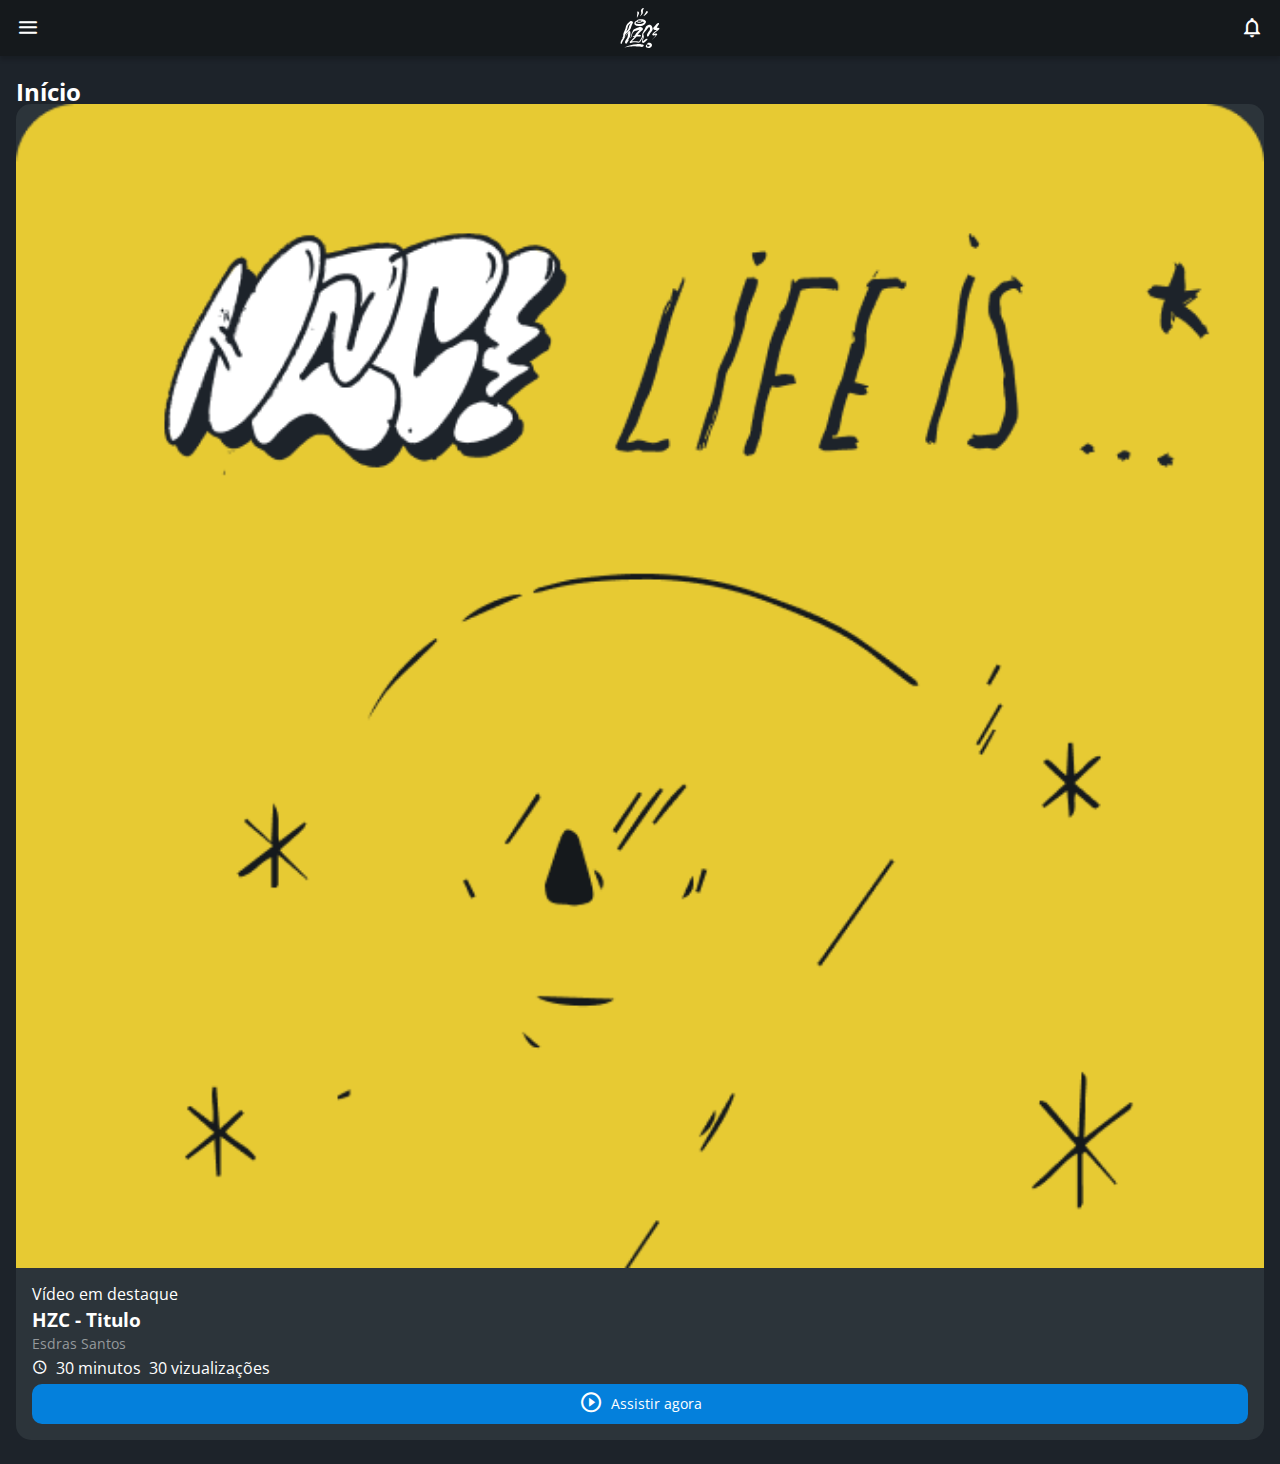
==== Flex e Grid/index.html @ 5ce0c4a5 "continuação" ====
<!DOCTYPE html>
<html lang="pt-br">
<head>
    <meta charset="UTF-8">
    <meta http-equiv="X-UA-Compatible" content="IE=edge">
    <meta name="viewport" content="width=device-width, initial-scale=1.0">
    <title>HZC | Home</title>
    <link rel="preconnect" href="https://fonts.googleapis.com">
    <link rel="preconnect" href="https://fonts.gstatic.com" crossorigin>
    <link rel="stylesheet" href="https://fonts.googleapis.com/css2?family=Open+Sans:wght@400;600;700&display=swap">
    <link rel="stylesheet" href="assets/css/reset.css">
    <link rel="stylesheet" href="assets/css/styles.css">
</head>
<body>
    <header class="cabecalho">
        <button class="cabecalho__menu" aria-label="Menu"><i></i></button>
        <img src="assets/img/logo.svg" alt="Logotipo da HZC" class="cabecalho__logo">
        <button class="cabecalho__notificacao" aria-label="Notificação"><i></i></button>
    </header>
    <nav class="menu-lateral">
        <img src="assets/img/logo.svg" alt="Logotipo da HZC" class="menu-lateral__logo">
        <a href="#" class="menu-lateral__link menu-lateral__link--inicio menu-lateral__link--ativo">Início</a>
        <a href="#" class="menu-lateral__link menu-lateral__link--videos">Vídeos</a>
        <a href="#" class="menu-lateral__link menu-lateral__link--picos">Picos</a>
        <a href="#" class="menu-lateral__link menu-lateral__link--integrantes">Integrantes</a>
        <a href="#" class="menu-lateral__link menu-lateral__link--camisas">Camisas</a>
        <a href="#" class="menu-lateral__link menu-lateral__link--pinturas">Pinturas</a>
    </nav>
    <main class="principal">
        <h2 class="titulo-pagina">Início</h2>
        <article class="cartao">
            <img src="assets/img/banner-mobile_1.png" alt="">
            <div class="cartao__conteudo">
                <p class="cartao__destaque">Vídeo em destaque</p>
                <h3 class="cartao__titulo">HZC - Titulo</h3>
                <p class="cartao__perfil">Esdras Santos</p>
                <p class="cartao__info cartao__info--tempo">30 minutos</p>
                <p class="cartao__info cartao__info--vizualizacoes">30 vizualizações</p>
                <button class="cartao__botao cartao__botao--play cartao__botao--destaque">Assistir agora</button>
            </div>
        </article>
    </main>
    <script src="index.js"></script>
</body>
</html>
---- Flex e Grid/assets/css/styles.css ----
@font-face {
    font-family: 'icones';
    src: url(../font/icones.ttf);
}

body {
    background-color: #1D232A;
    font-family: 'Open Sans', 'icones', sans-serif;
    color: #FFFFFF;
}

.cabecalho {
    display: flex;
    justify-content: space-between;
    align-items: center;
    background-color: #15191C;
    padding: 8px 16px;
    box-shadow: 0px 4px 4px rgba(0, 0, 0, 0.16);
}

.cabecalho__menu i::before {
    content: "\e904";
    font-size: 24px;
}

.cabecalho__notificacao i::before {
    content: "\e906";
    font-size: 24px;
}

.cabecalho__logo {
    width: 40px;
}

.menu-lateral {
    display: flex;
    flex-direction: column;
    background-color: #15191C;
    width: 75vw;
    height: 100vh;

    position: absolute;
    left: -100vw;
    transition: .25s;
}

.menu-lateral--ativo {
    left: 0;
    transition: .25s;
}

.menu-lateral__logo {
    width: 118px;
    align-self: center;
    padding: 16px;
}

.menu-lateral__link {
    height: 64px;
    color: #95999C;
    padding-left: 64px;
    display: flex;
    align-items: center;
}

.menu-lateral__link--ativo {
    color: #FFFFFF;
    padding-left: 56px;
    border-left: 8px solid #FFFFFF;
}

.menu-lateral__link::before {
    content: "\e900";
    width: 24px;
    height: 24px;
    font-size: 24px;
    position: absolute;
    left: 24px;
}

.menu-lateral__link--inicio::before {
    content: "\e902";
}

.menu-lateral__link--videos::before {
    content: "\e90e";
}

.menu-lateral__link--picos::before {
    content: "\e909";
}

.menu-lateral__link--integrantes::before {
    content: "\e903";
}

.menu-lateral__link--camisas::before {
    content: "\e900";
}

.menu-lateral__link--pinturas::before {
    content: "\e90a";
}

.principal{
    padding: 24px 16px;
}

.titulo-pagina{
    font-size: 1.5rem;
    font-weight: 700;
}

.cartao{
    width: 100%;
    border-radius: 15px;
    overflow: hidden;
    background-color: #2c343a;
}

.cartao__conteudo{
    padding: 16px;
    display: grid;
    grid-template-columns: auto 1fr;
    gap: 8px;
}

.cartao__destaque{
    grid-column: span 2;
}

.cartao__titulo{
    font-size: 1.2rem;
    font-weight: 700;
    grid-column: span 2;
}

.cartao__perfil{
    color: #95999C;
    font-size: 0.9rem;
    grid-column: span 2;
}

.cartao__item{
    display: flex;
    align-items: center;
    color: #95999C;
}

.cartao__info--tempo::before{
    content: "\e90c";
    margin-right: 8px;
}

.cartao__info--vizualizacao::before{
    content: "\e90f";
    margin-right: 9px;
}

.cartao__botao{
    display: flex;
    justify-content: center;
    align-items: center;
    background-color: #0480dc;
    width: 40px;
    height: 40px;
    border-radius: 10px;
    font-size: 0.9rem;
}

.cartao__botao--play::before{
    content: "\e90b";
    font-size: 24px;
}

.cartao__botao--destaque{
    width: 100%;
    grid-column: span 2;
}

.cartao__botao--destaque::before{
    margin-right: 8px;
}
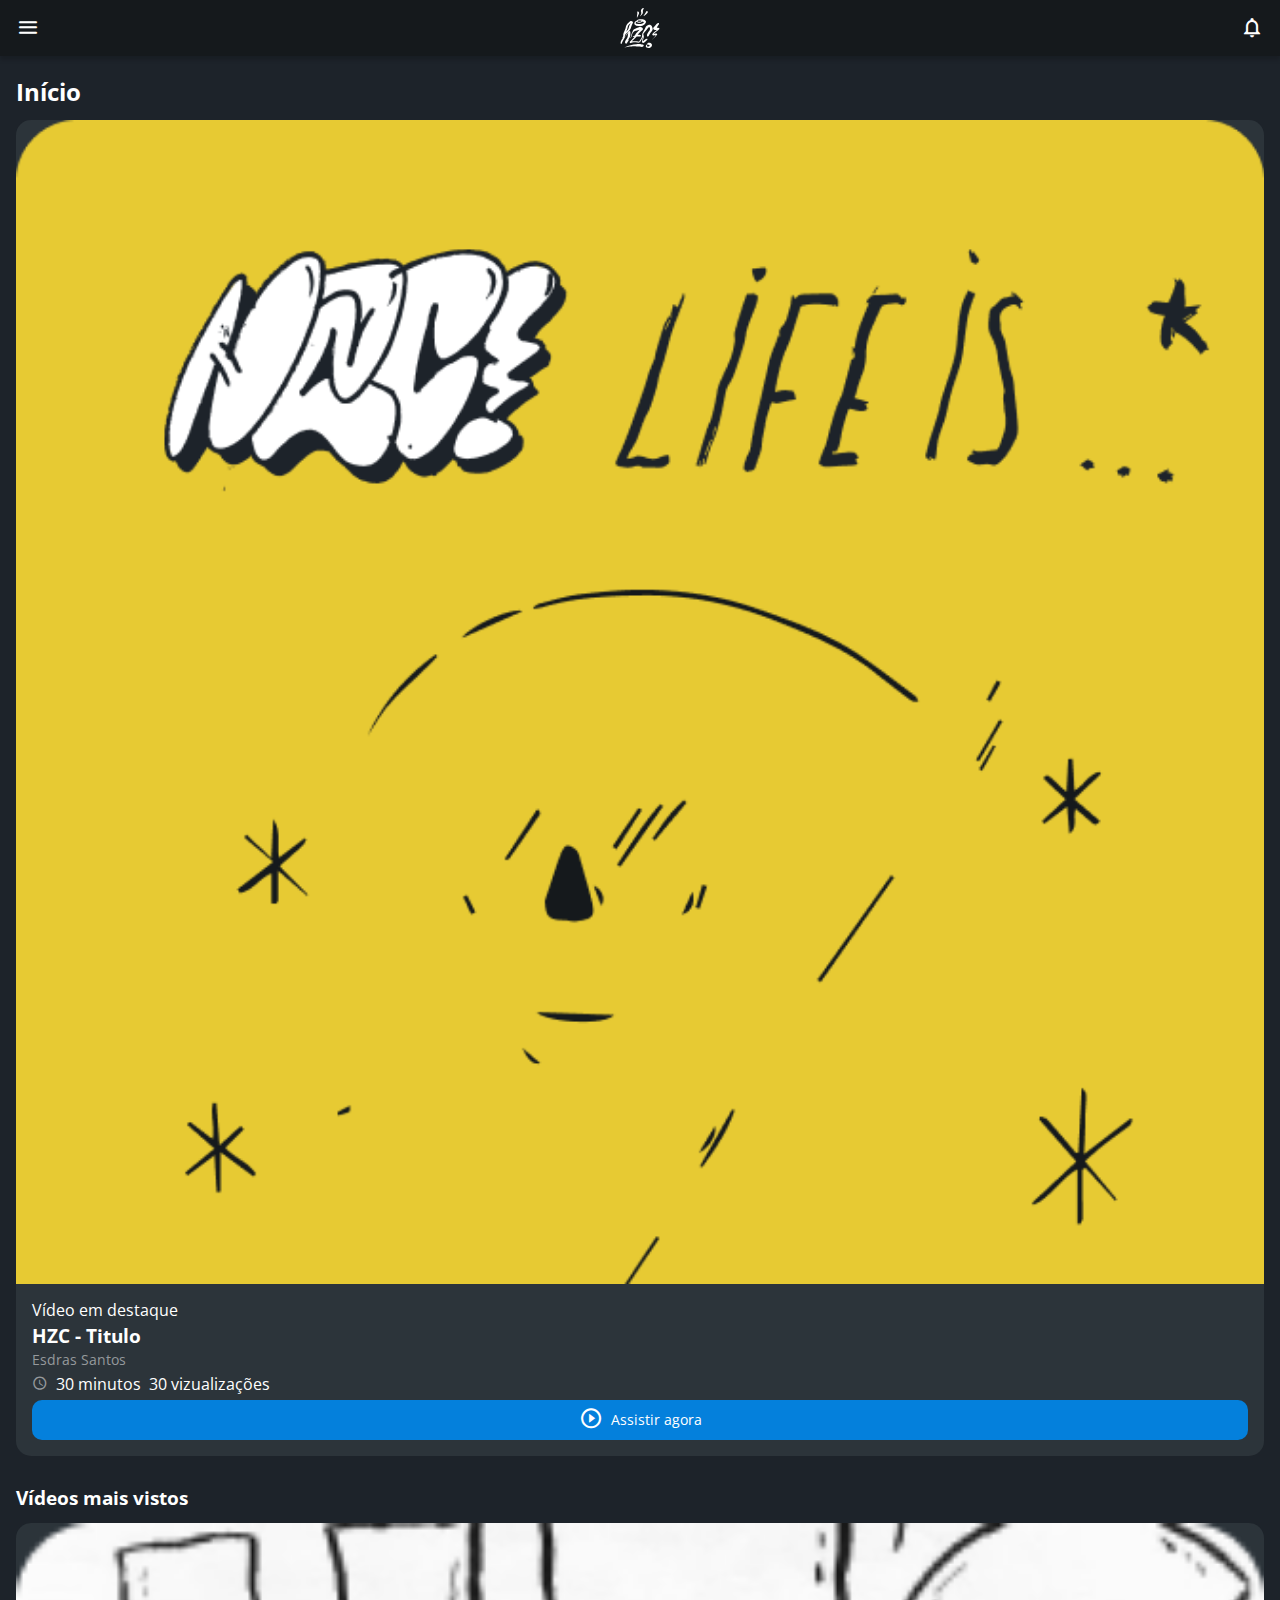
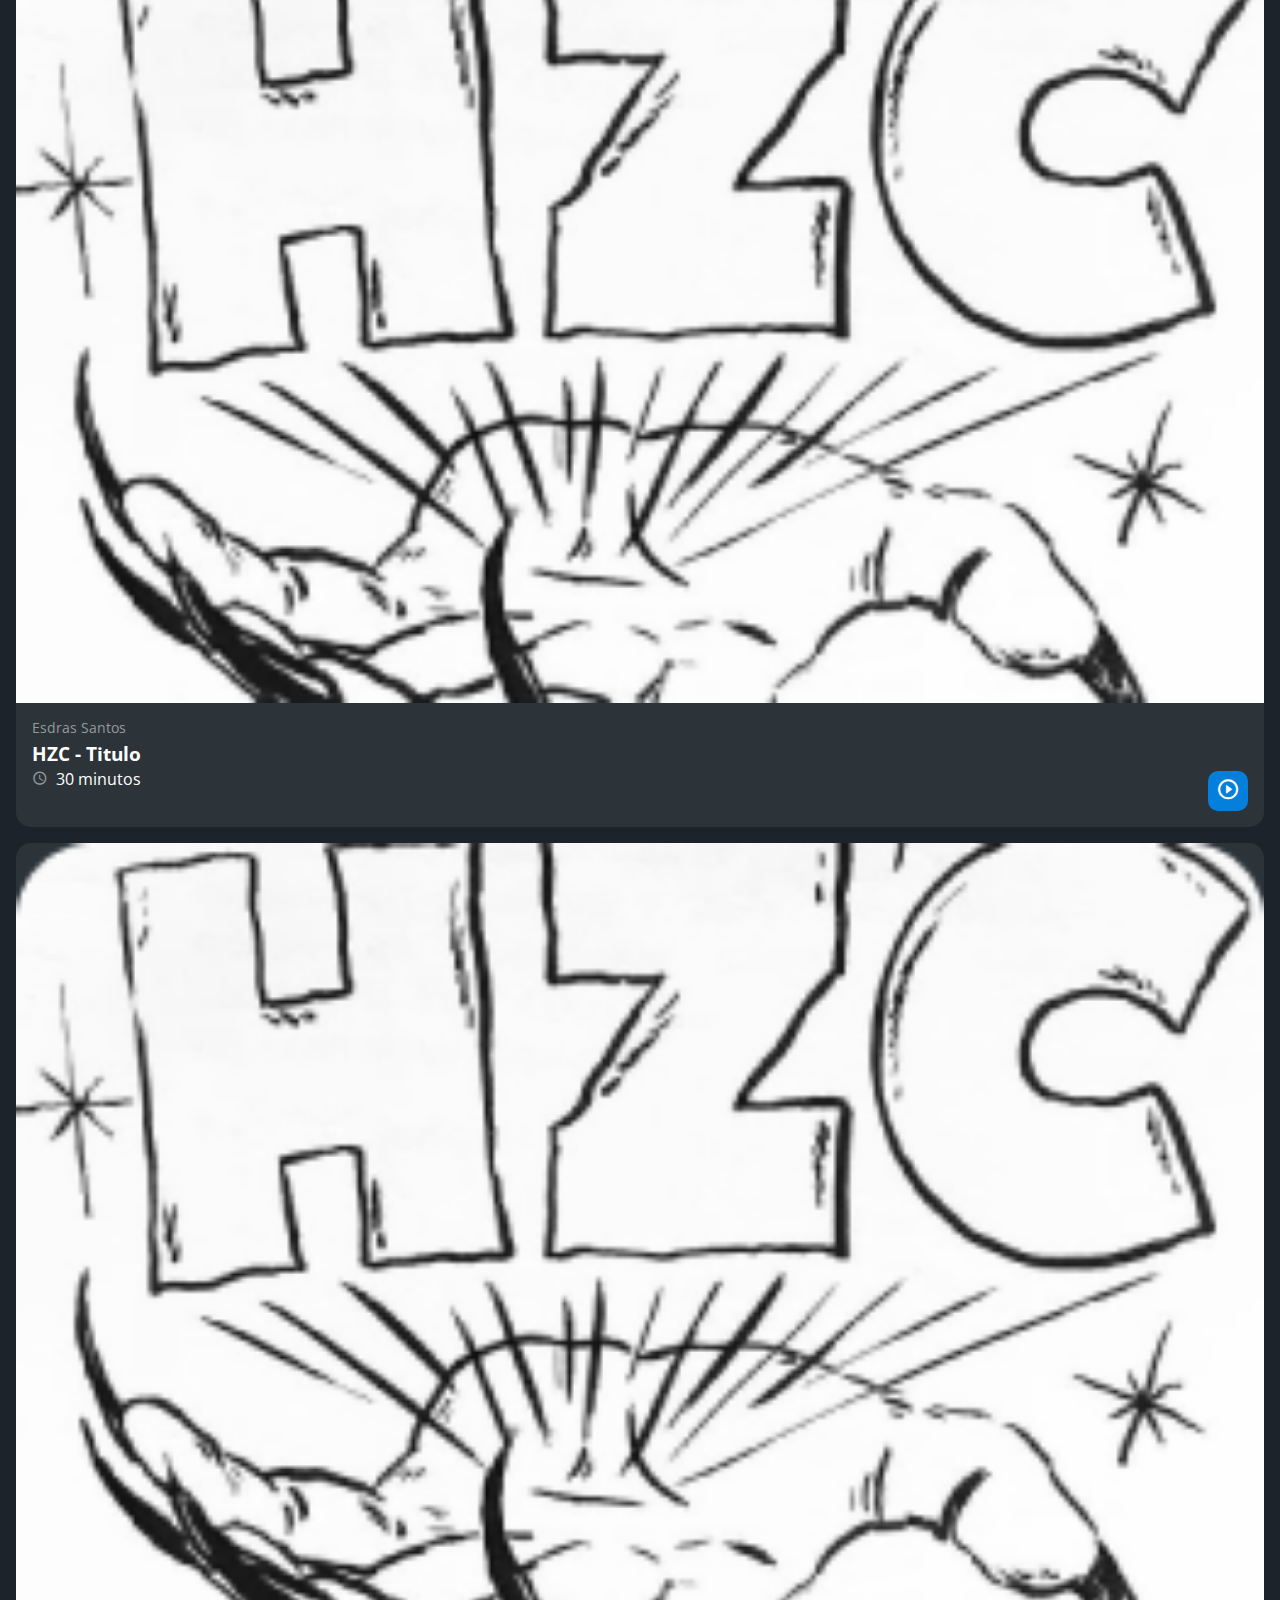
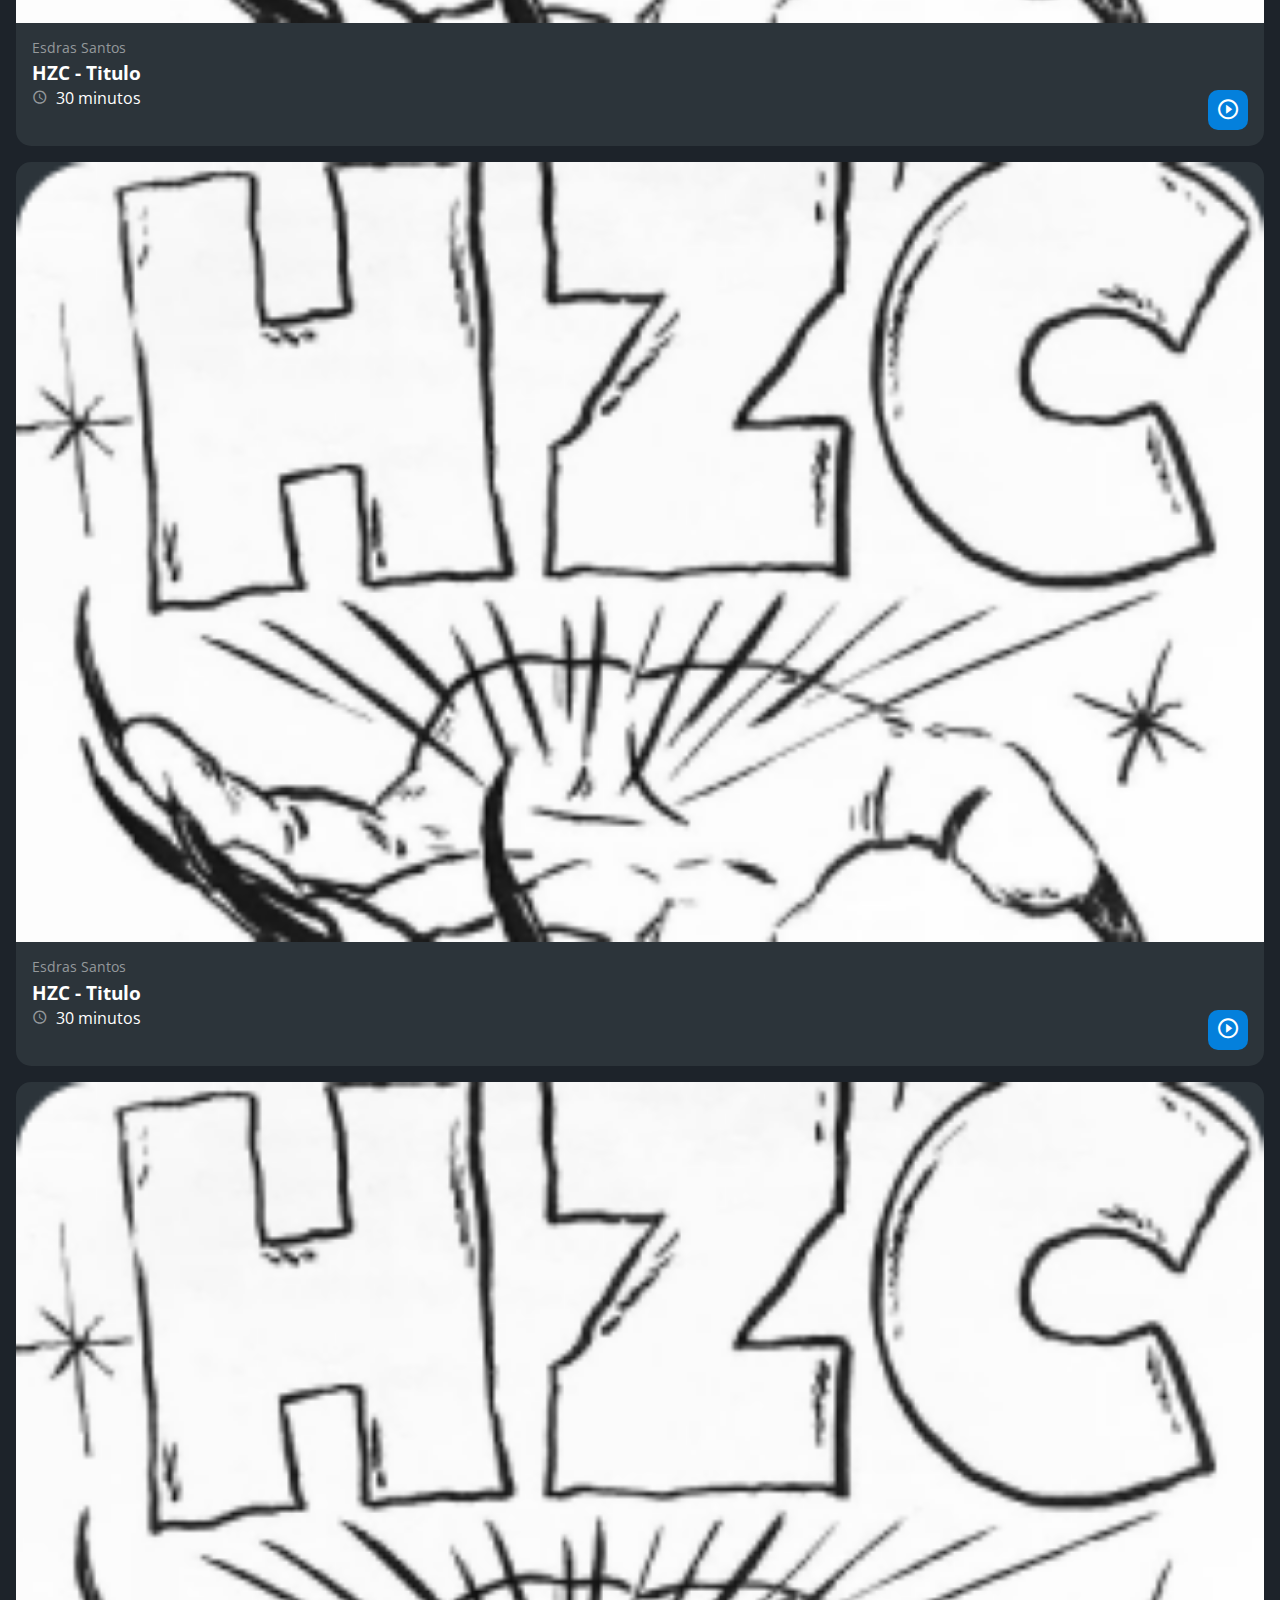
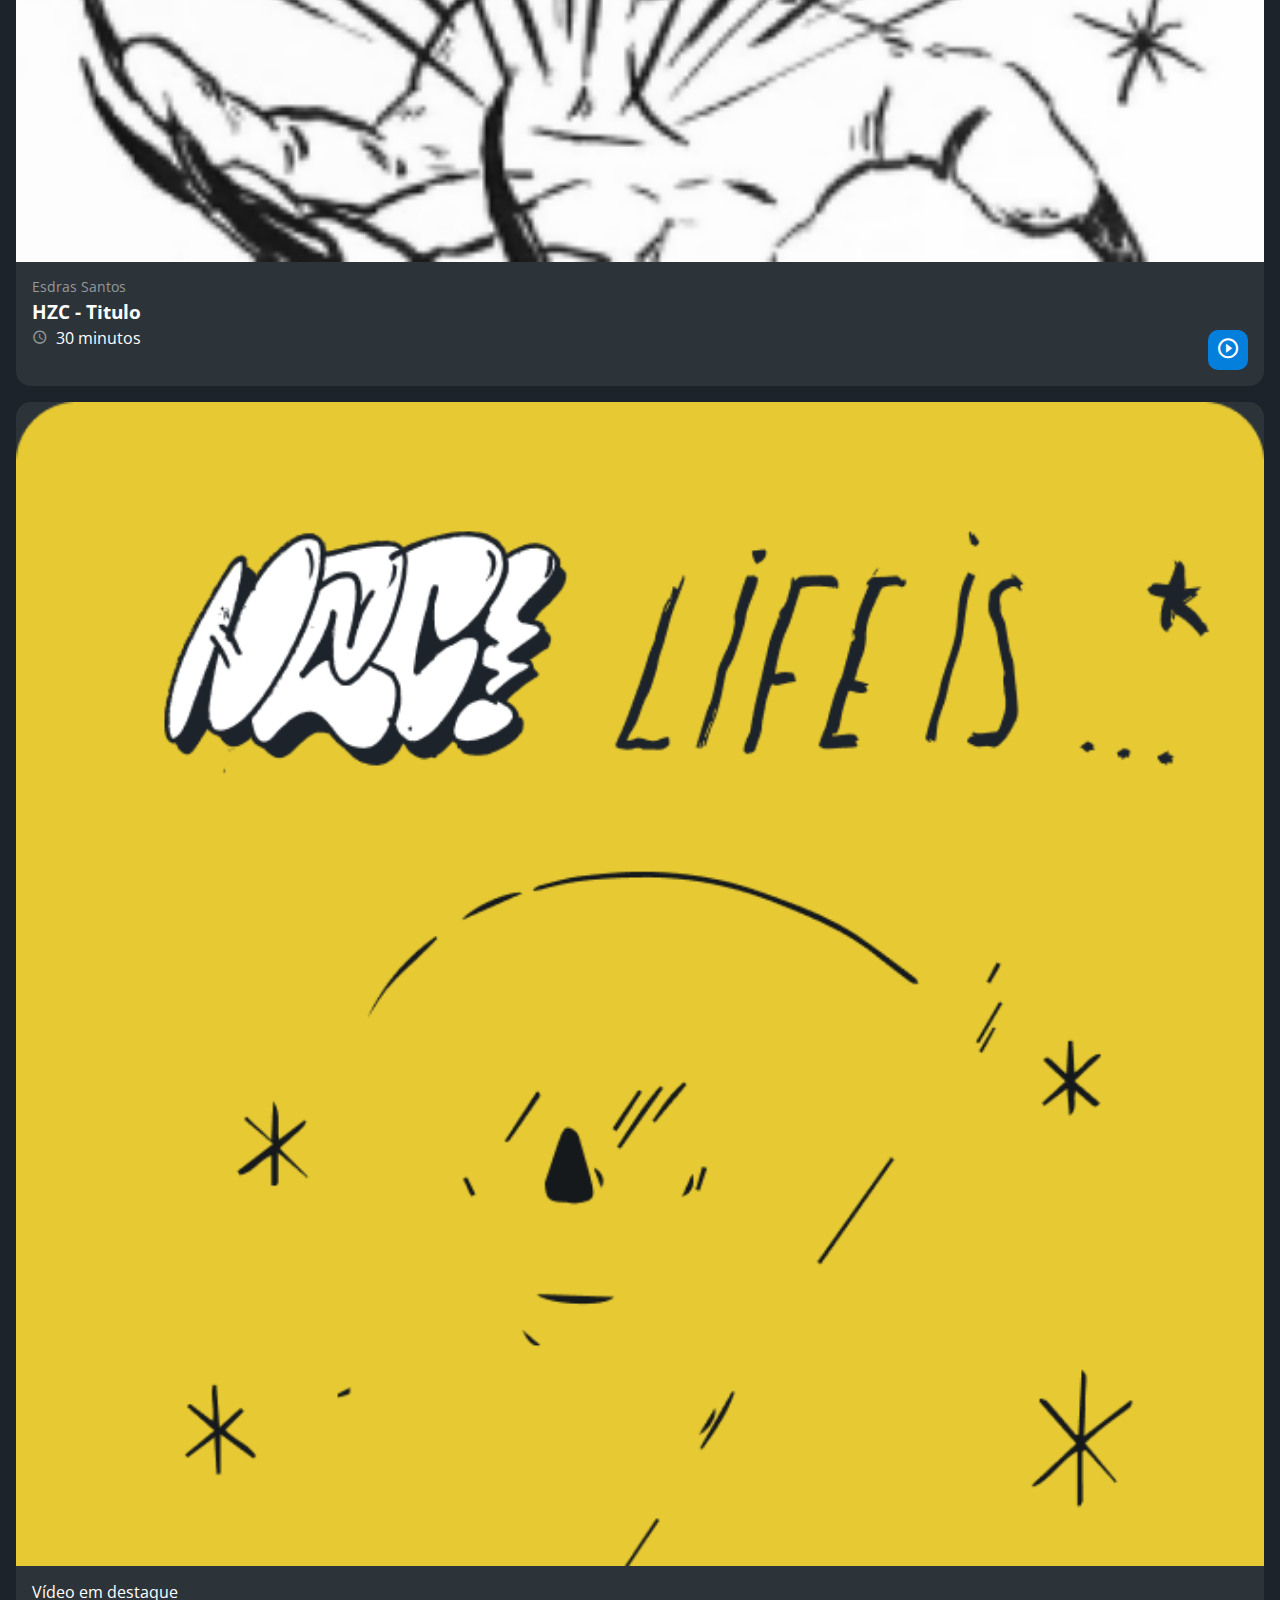
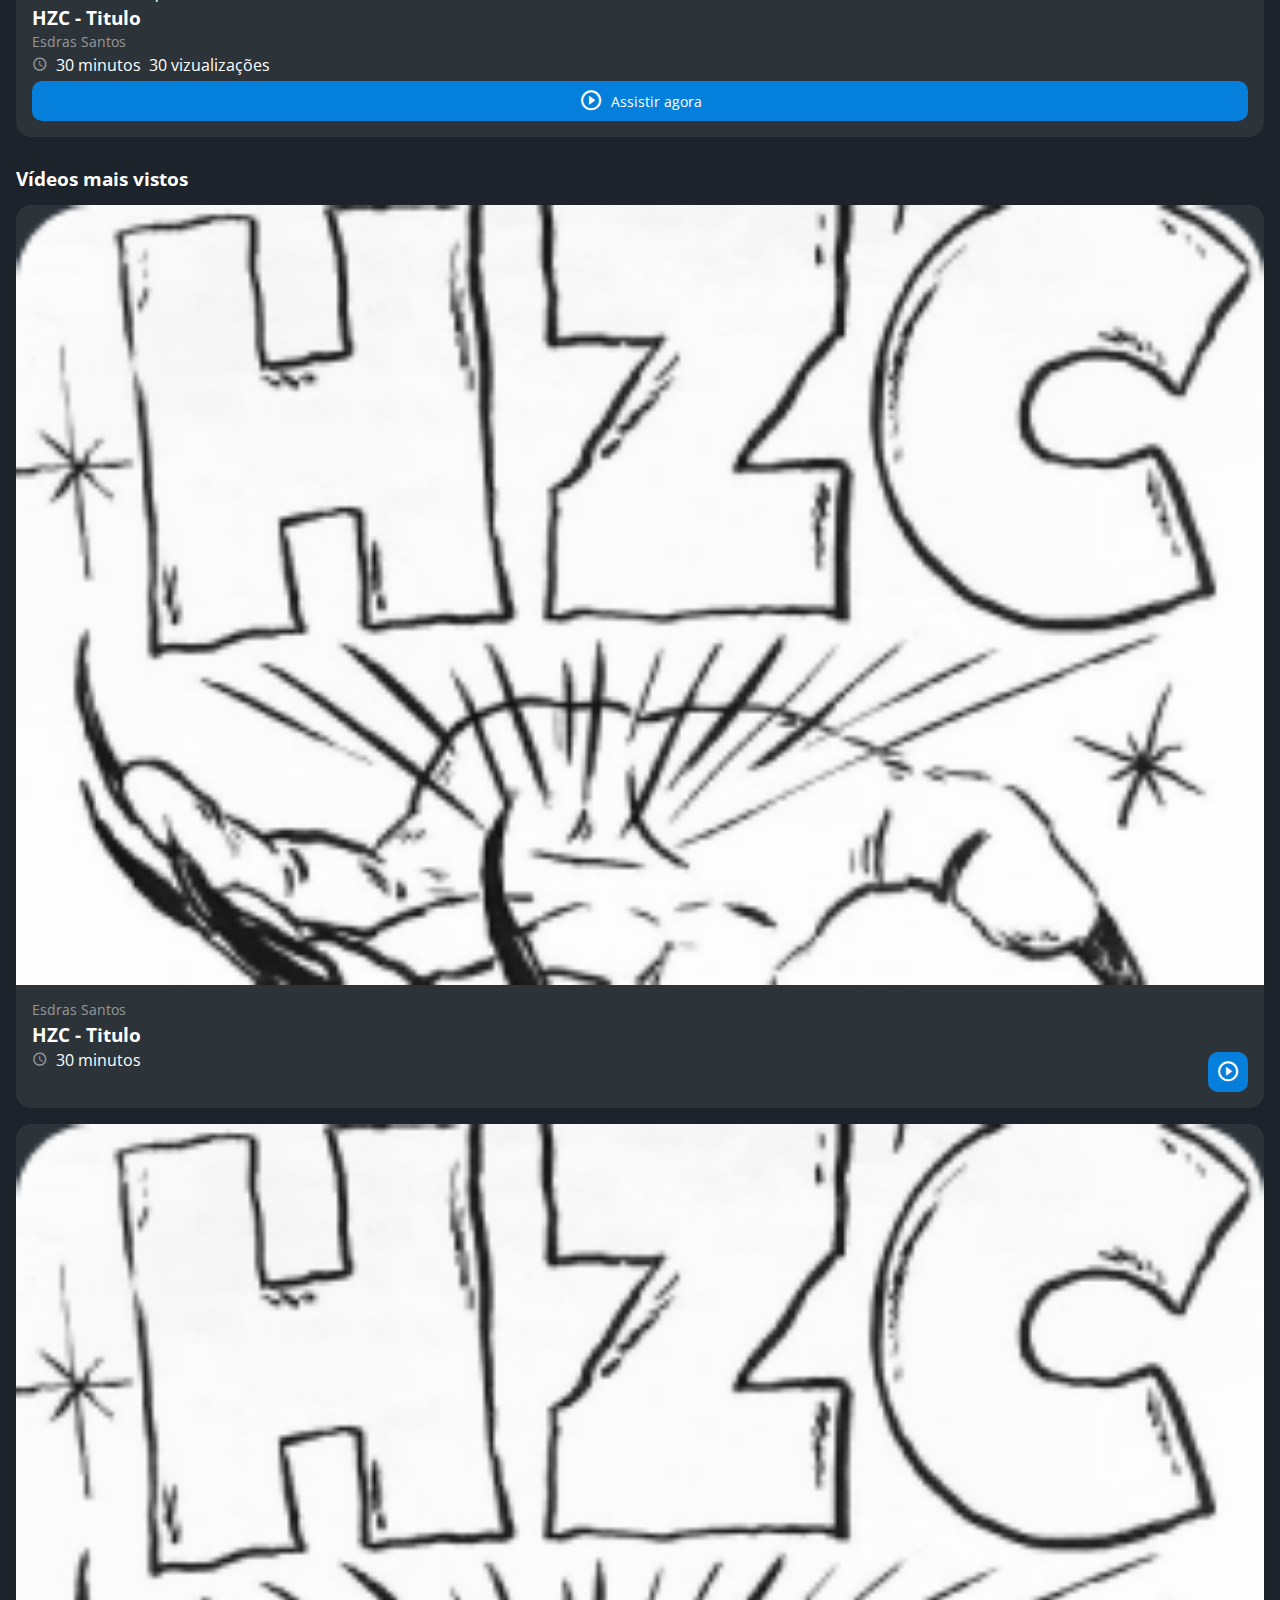
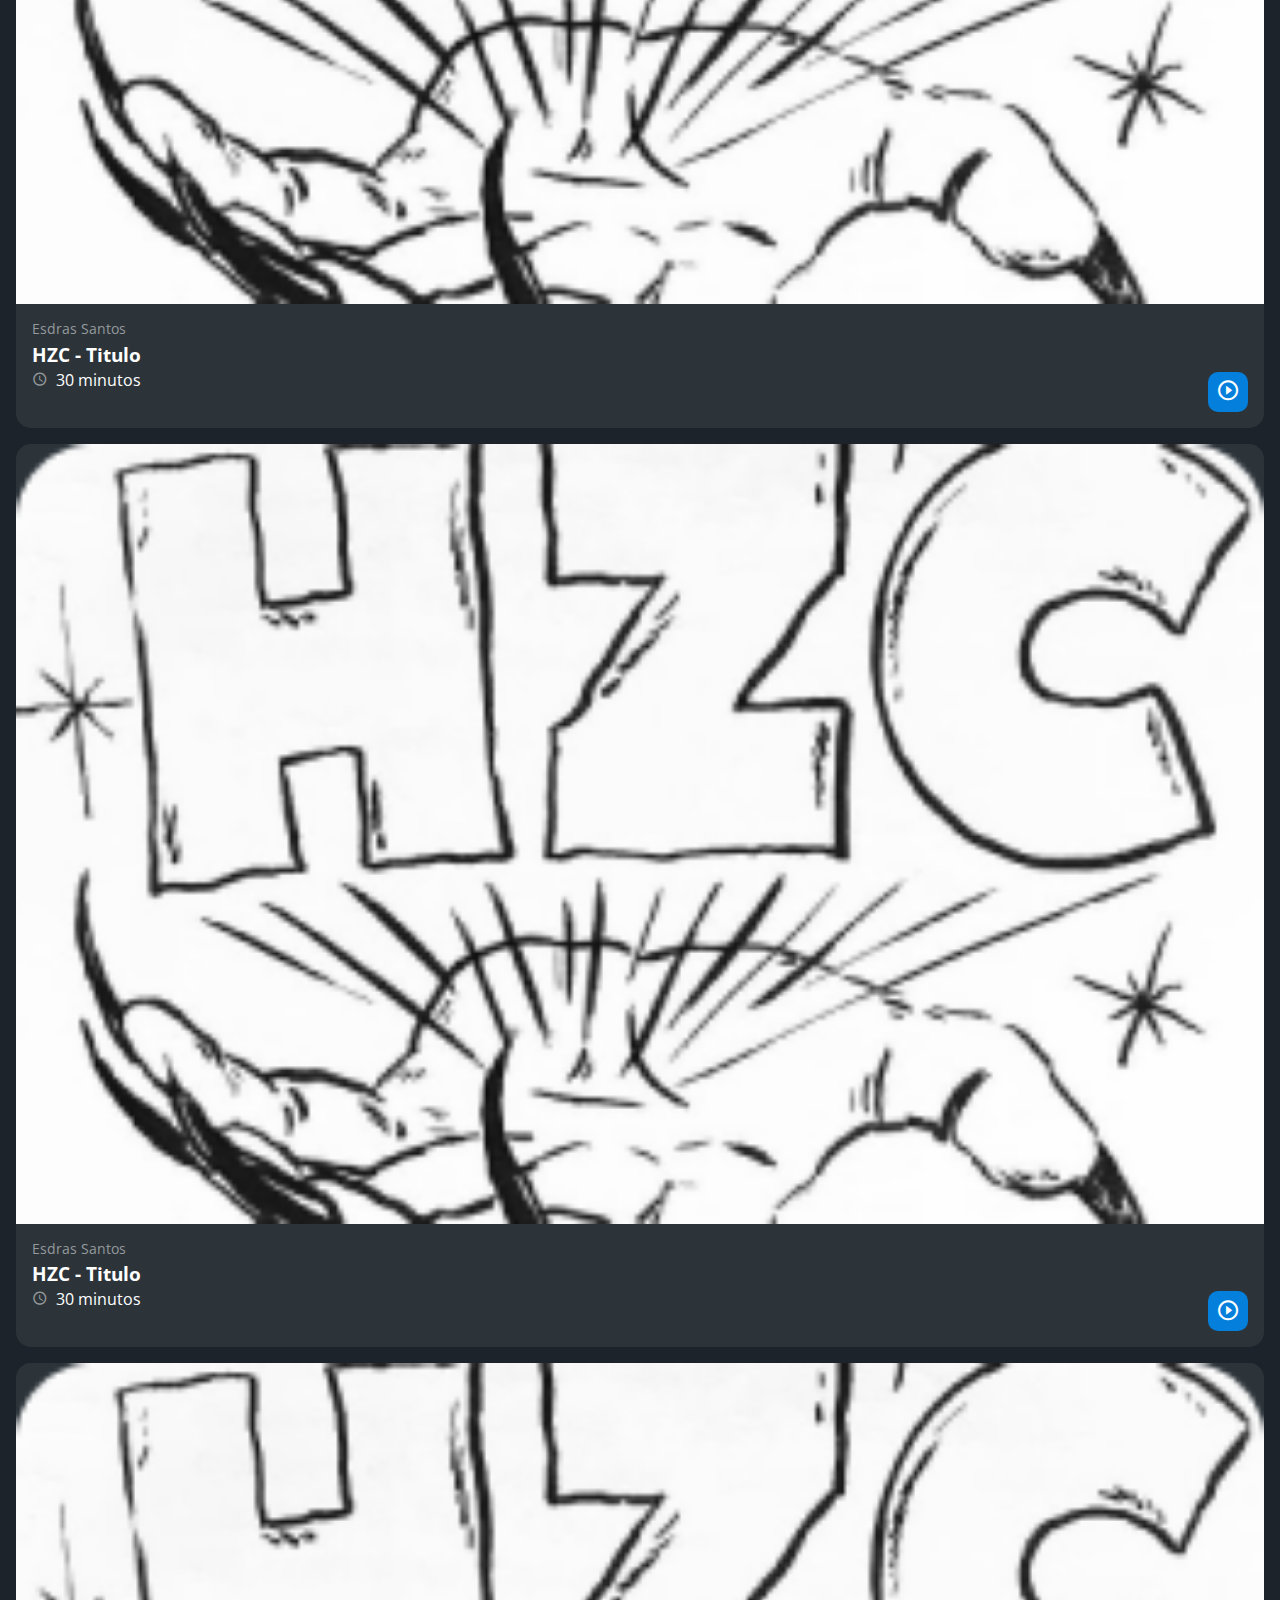
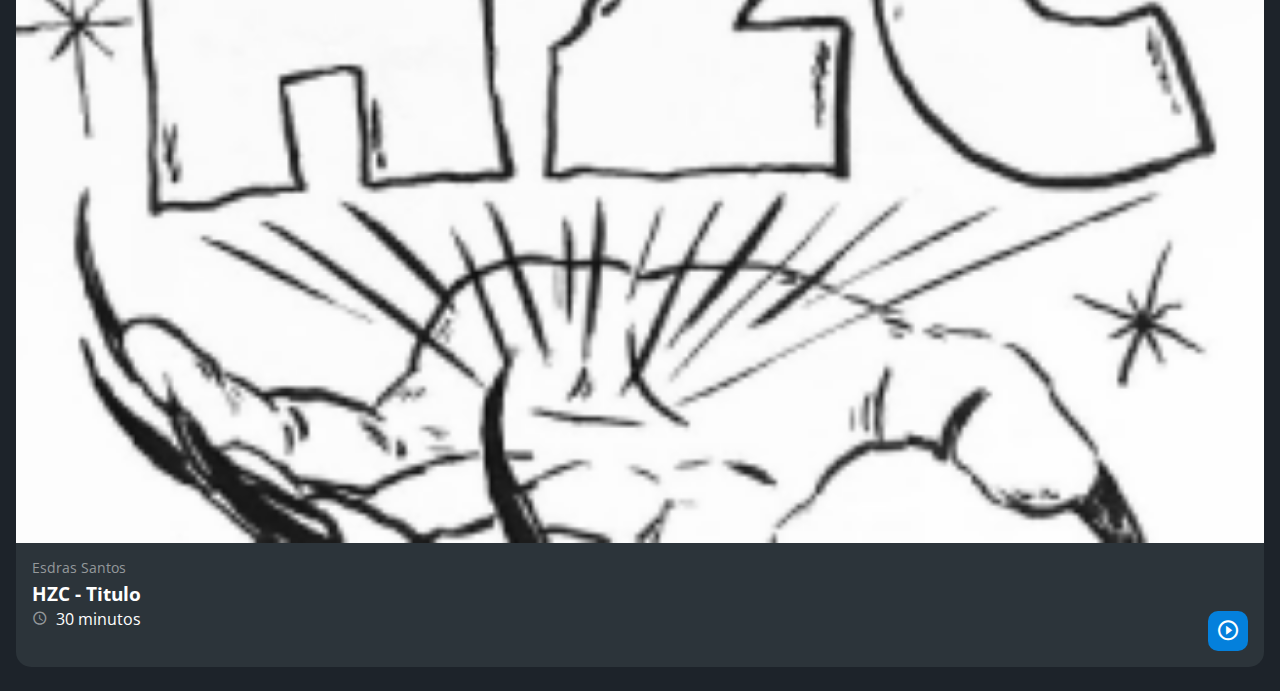
==== commit 80317104: "continuação" ====
--- a/Flex e Grid/index.html
+++ b/Flex e Grid/index.html
@@ -28,7 +28,7 @@
     </nav>
     <main class="principal">
         <h2 class="titulo-pagina">Início</h2>
-        <article class="cartao">
+        <article class="cartao cartao--destaque">
             <img src="assets/img/banner-mobile_1.png" alt="">
             <div class="cartao__conteudo">
                 <p class="cartao__destaque">Vídeo em destaque</p>
@@ -39,6 +39,95 @@
                 <button class="cartao__botao cartao__botao--play cartao__botao--destaque">Assistir agora</button>
             </div>
         </article>
+        <section class="secao">
+            <h3 class="titulo-secao">Vídeos mais vistos</h3>
+            <article class="cartao">
+                <img src="assets/img/video_1.png" alt="Vídeo">
+                <div class="cartao__conteudo">
+                    <p class="cartao__perfil">Esdras Santos</p>
+                    <h3 class="cartao__titulo">HZC - Titulo</h3>
+                    <p class="cartao__info cartao__info--tempo">30 minutos</p>
+                    <button class="cartao__botao cartao__botao--play" aria-label="Assistir agora"></button>
+                </div>
+            </article>
+            <article class="cartao">
+                <img src="assets/img/video_1.png" alt="Vídeo">
+                <div class="cartao__conteudo">
+                    <p class="cartao__perfil">Esdras Santos</p>
+                    <h3 class="cartao__titulo">HZC - Titulo</h3>
+                    <p class="cartao__info cartao__info--tempo">30 minutos</p>
+                    <button class="cartao__botao cartao__botao--play" aria-label="Assistir agora"></button>
+                </div>
+            </article>
+            <article class="cartao">
+                <img src="assets/img/video_1.png" alt="Vídeo">
+                <div class="cartao__conteudo">
+                    <p class="cartao__perfil">Esdras Santos</p>
+                    <h3 class="cartao__titulo">HZC - Titulo</h3>
+                    <p class="cartao__info cartao__info--tempo">30 minutos</p>
+                    <button class="cartao__botao cartao__botao--play" aria-label="Assistir agora"></button>
+                </div>
+            </article>
+            <article class="cartao">
+                <img src="assets/img/video_1.png" alt="Vídeo">
+                <div class="cartao__conteudo">
+                    <p class="cartao__perfil">Esdras Santos</p>
+                    <h3 class="cartao__titulo">HZC - Titulo</h3>
+                    <p class="cartao__info cartao__info--tempo">30 minutos</p>
+                    <button class="cartao__botao cartao__botao--play" aria-label="Assistir agora"></button>
+                </div>
+            </article>
+        </section>
+        <article class="cartao cartao--destaque">
+            <img src="assets/img/banner-mobile_1.png" alt="">
+            <div class="cartao__conteudo">
+                <p class="cartao__destaque">Vídeo em destaque</p>
+                <h3 class="cartao__titulo">HZC - Titulo</h3>
+                <p class="cartao__perfil">Esdras Santos</p>
+                <p class="cartao__info cartao__info--tempo">30 minutos</p>
+                <p class="cartao__info cartao__info--vizualizacoes">30 vizualizações</p>
+                <button class="cartao__botao cartao__botao--play cartao__botao--destaque">Assistir agora</button>
+            </div>
+        </article>
+        <section class="secao">
+            <h3 class="titulo-secao">Vídeos mais vistos</h3>
+            <article class="cartao">
+                <img src="assets/img/video_1.png" alt="Vídeo">
+                <div class="cartao__conteudo">
+                    <p class="cartao__perfil">Esdras Santos</p>
+                    <h3 class="cartao__titulo">HZC - Titulo</h3>
+                    <p class="cartao__info cartao__info--tempo">30 minutos</p>
+                    <button class="cartao__botao cartao__botao--play" aria-label="Assistir agora"></button>
+                </div>
+            </article>
+            <article class="cartao">
+                <img src="assets/img/video_1.png" alt="Vídeo">
+                <div class="cartao__conteudo">
+                    <p class="cartao__perfil">Esdras Santos</p>
+                    <h3 class="cartao__titulo">HZC - Titulo</h3>
+                    <p class="cartao__info cartao__info--tempo">30 minutos</p>
+                    <button class="cartao__botao cartao__botao--play" aria-label="Assistir agora"></button>
+                </div>
+            </article>
+            <article class="cartao">
+                <img src="assets/img/video_1.png" alt="Vídeo">
+                <div class="cartao__conteudo">
+                    <p class="cartao__perfil">Esdras Santos</p>
+                    <h3 class="cartao__titulo">HZC - Titulo</h3>
+                    <p class="cartao__info cartao__info--tempo">30 minutos</p>
+                    <button class="cartao__botao cartao__botao--play" aria-label="Assistir agora"></button>
+                </div>
+            </article>
+            <article class="cartao">
+                <img src="assets/img/video_1.png" alt="Vídeo">
+                <div class="cartao__conteudo">
+                    <p class="cartao__perfil">Esdras Santos</p>
+                    <h3 class="cartao__titulo">HZC - Titulo</h3>
+                    <p class="cartao__info cartao__info--tempo">30 minutos</p>
+                    <button class="cartao__botao cartao__botao--play" aria-label="Assistir agora"></button>
+                </div>
+            </article>
+        </section>
     </main>
     <script src="index.js"></script>
 </body>
--- a/Flex e Grid/assets/css/styles.css
+++ b/Flex e Grid/assets/css/styles.css
@@ -104,10 +104,17 @@
 
 .principal{
     padding: 24px 16px;
+    display: grid;
+    gap: 16px;
 }
 
 .titulo-pagina{
     font-size: 1.5rem;
+    font-weight: 700;
+}
+
+.titulo-secao{
+    font-size: 1.2rem;
     font-weight: 700;
 }
 
@@ -118,6 +125,10 @@
     background-color: #2c343a;
 }
 
+.cartao--destaque{
+    margin-bottom: 16px ;
+}
+
 .cartao__conteudo{
     padding: 16px;
     display: grid;
@@ -150,11 +161,13 @@
 .cartao__info--tempo::before{
     content: "\e90c";
     margin-right: 8px;
+    color: #95999C;
 }
 
 .cartao__info--vizualizacao::before{
     content: "\e90f";
     margin-right: 9px;
+    color: #95999C;
 }
 
 .cartao__botao{
@@ -166,6 +179,7 @@
     height: 40px;
     border-radius: 10px;
     font-size: 0.9rem;
+    justify-self: flex-end;
 }
 
 .cartao__botao--play::before{
@@ -180,4 +194,9 @@
 
 .cartao__botao--destaque::before{
     margin-right: 8px;
+}
+
+.secao{
+    display: grid;
+    gap: 16px;
 }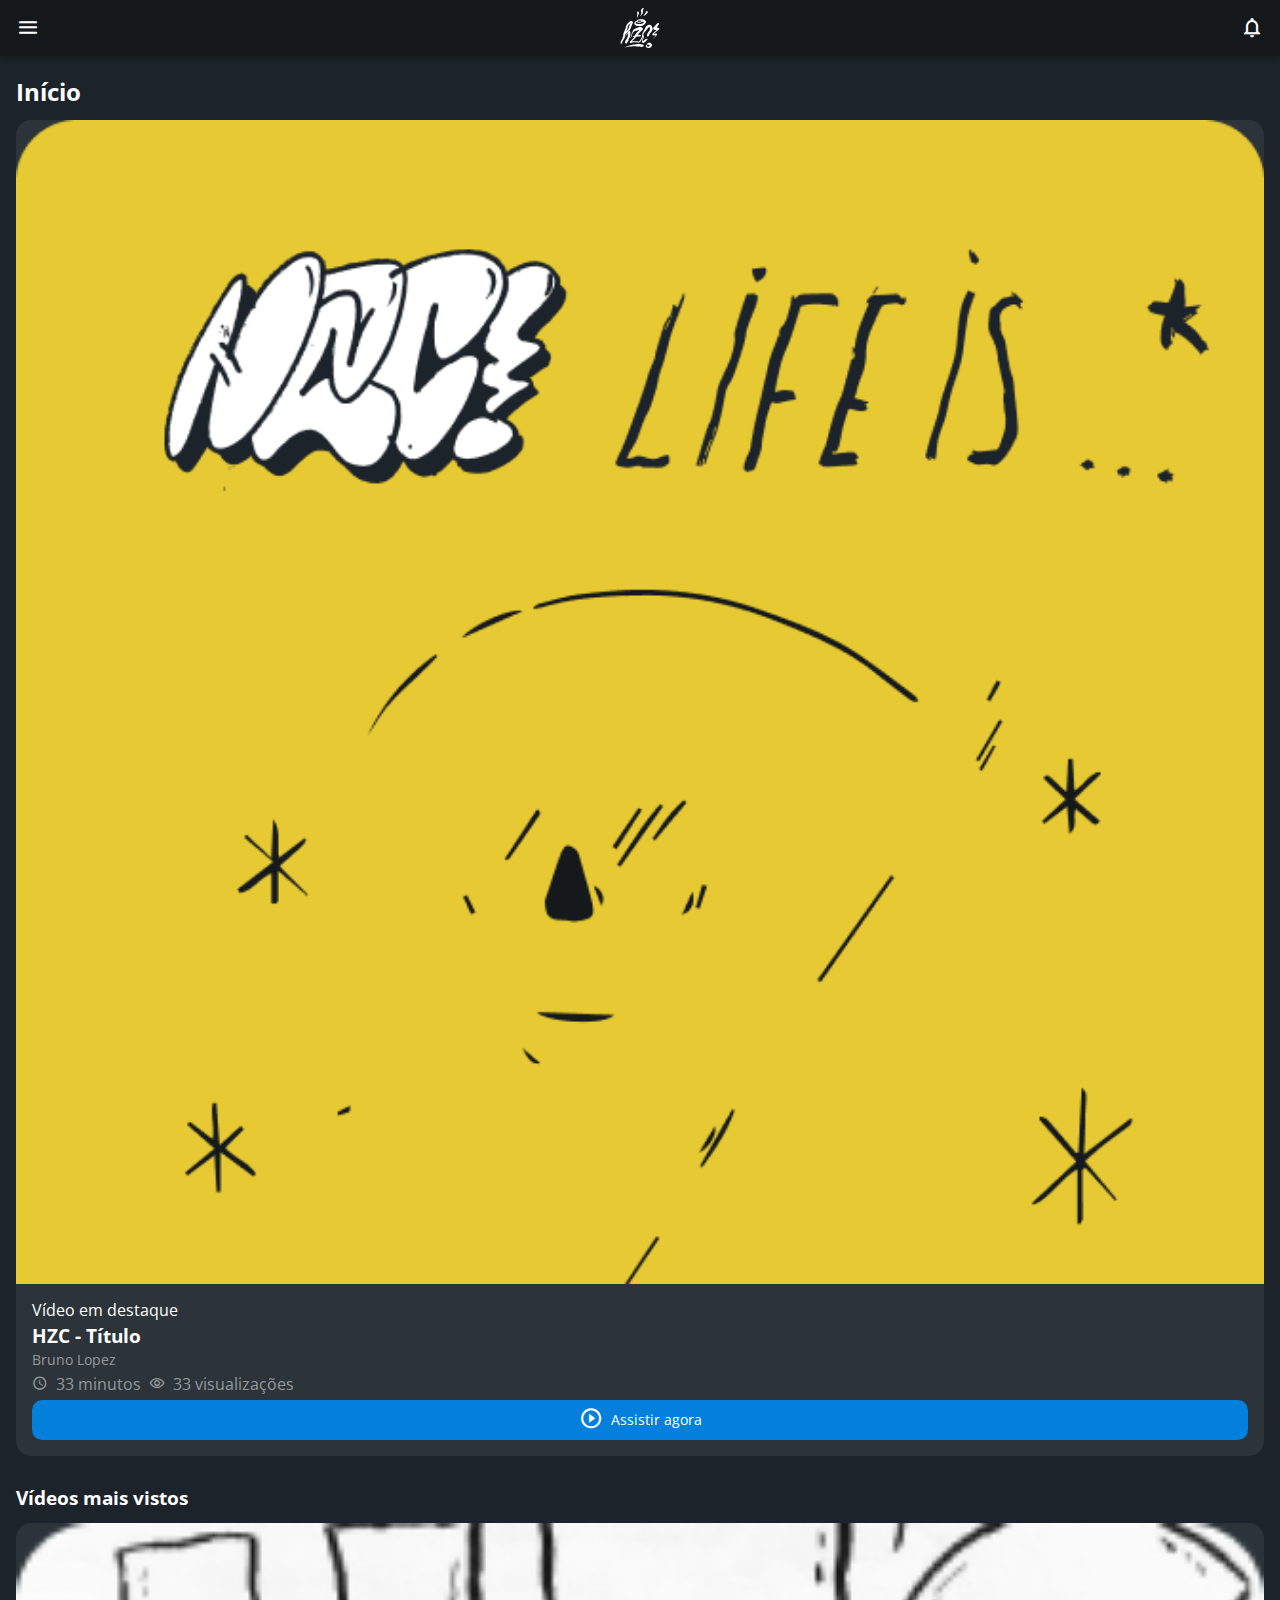
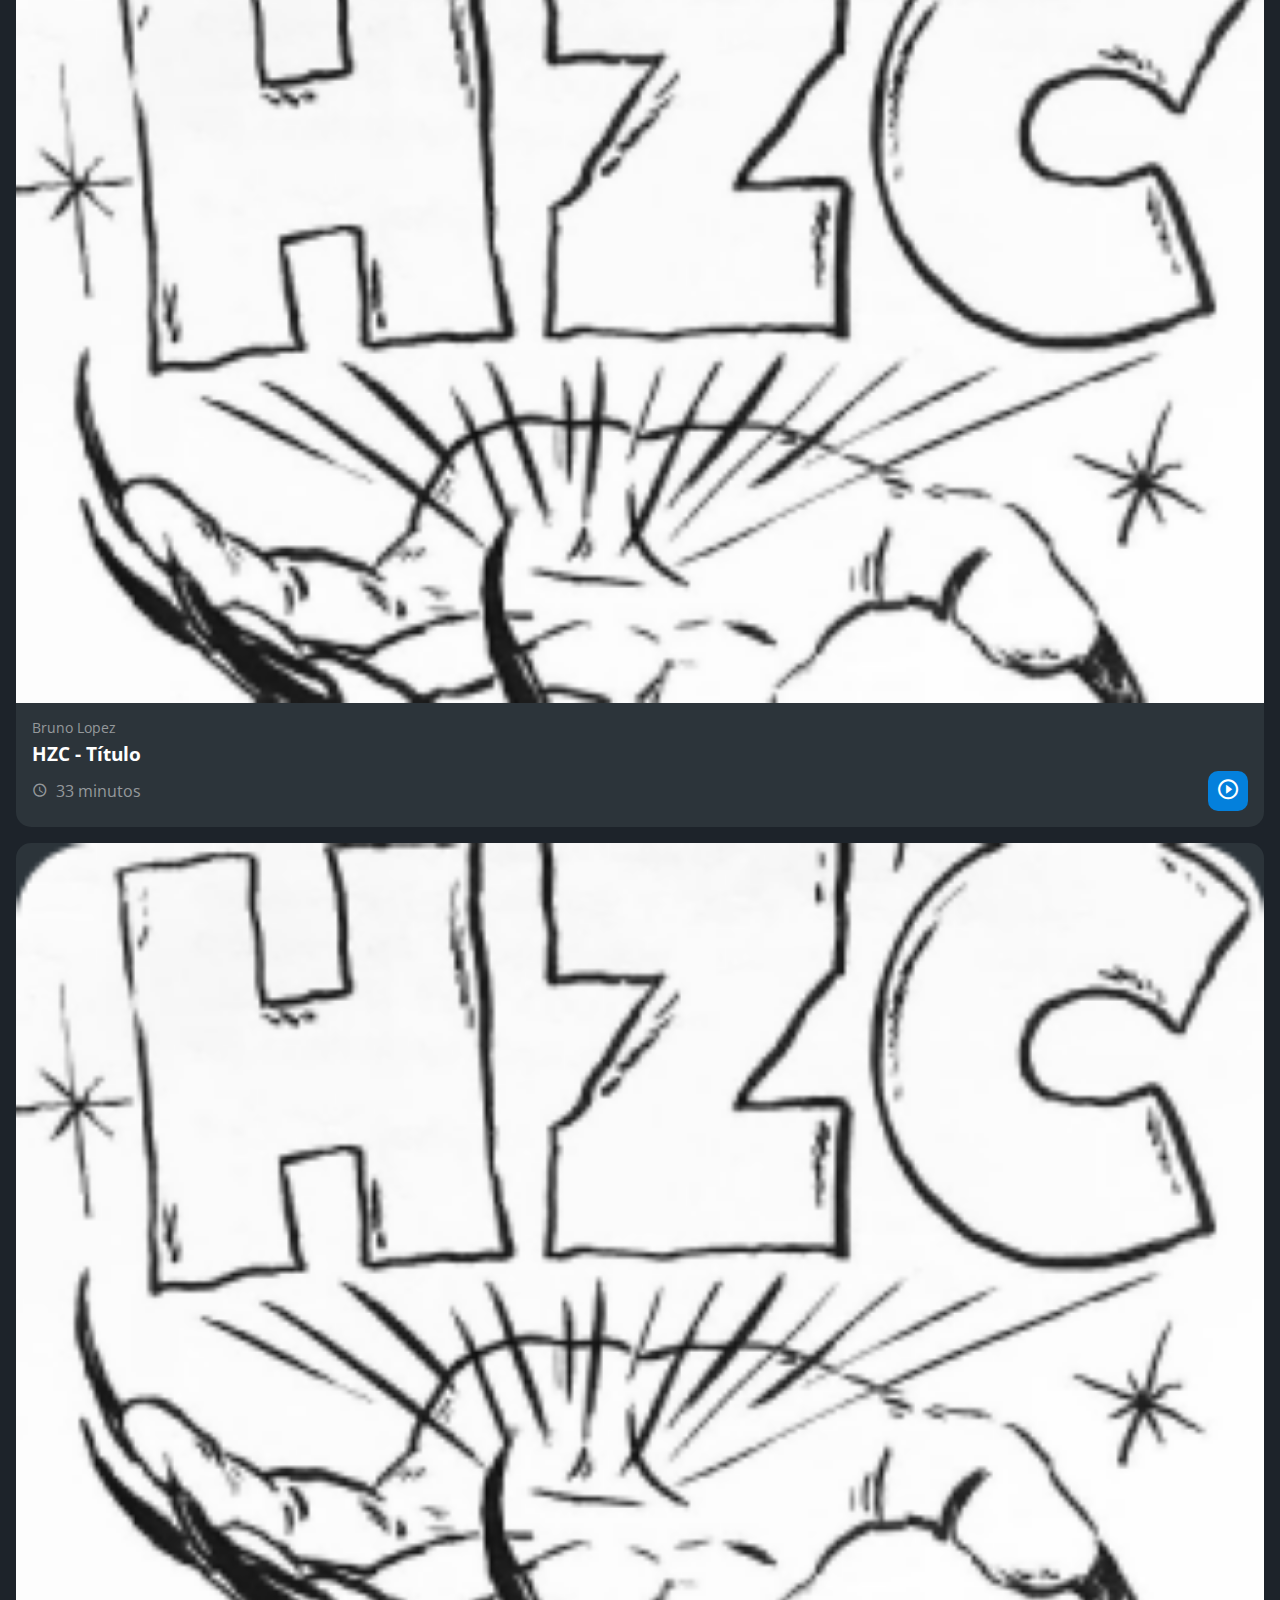
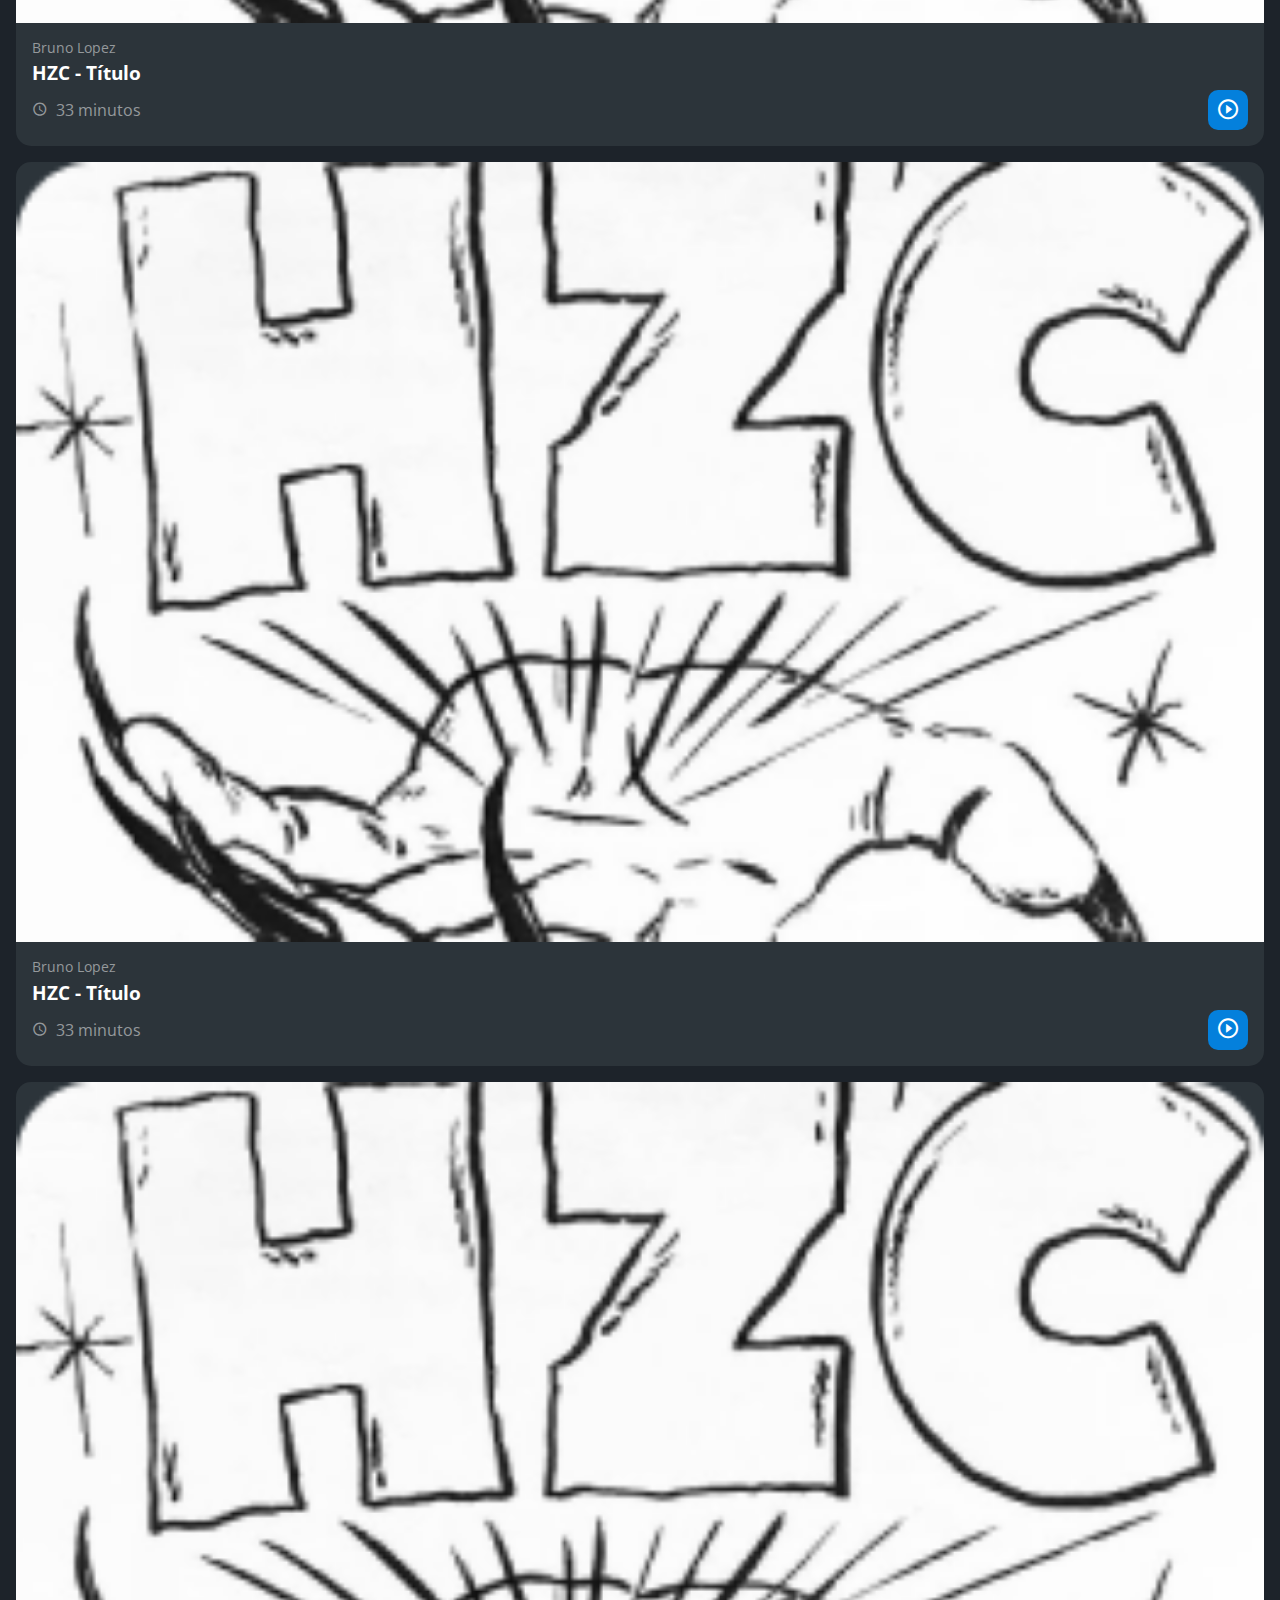
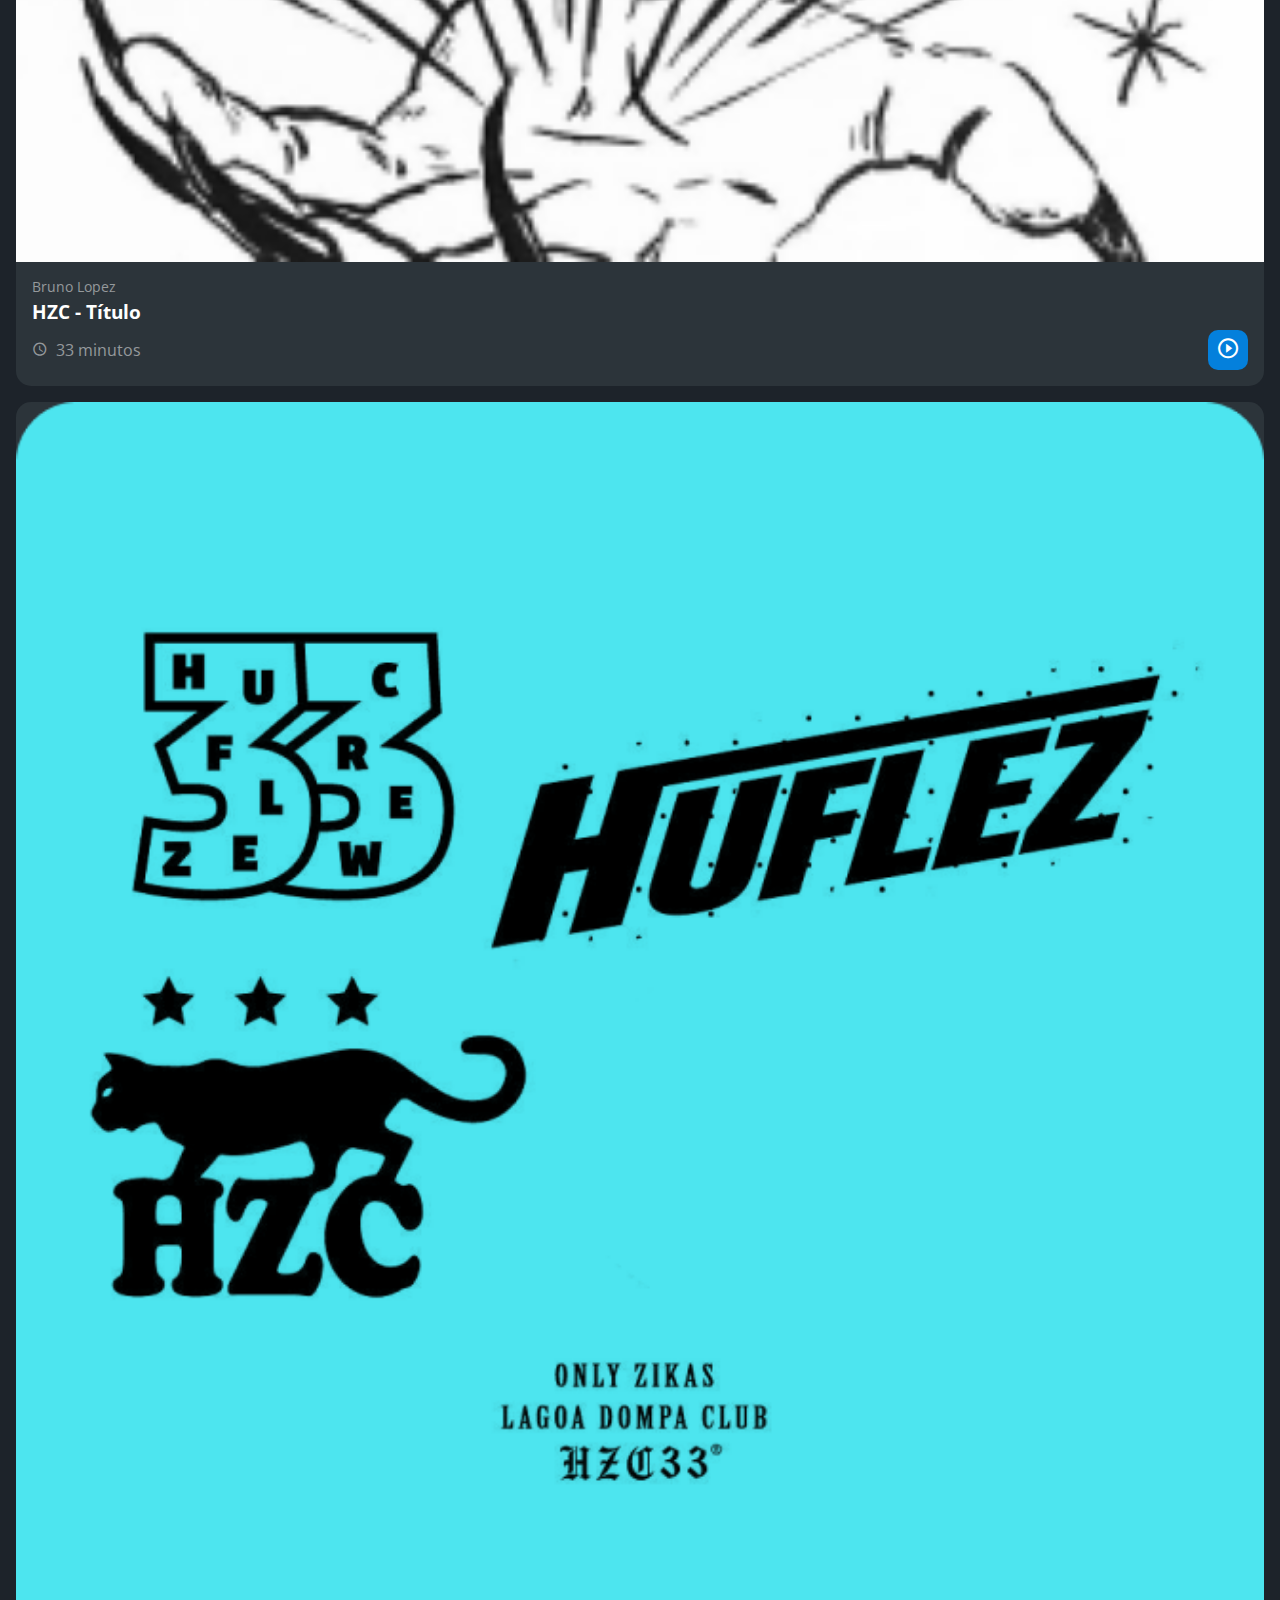
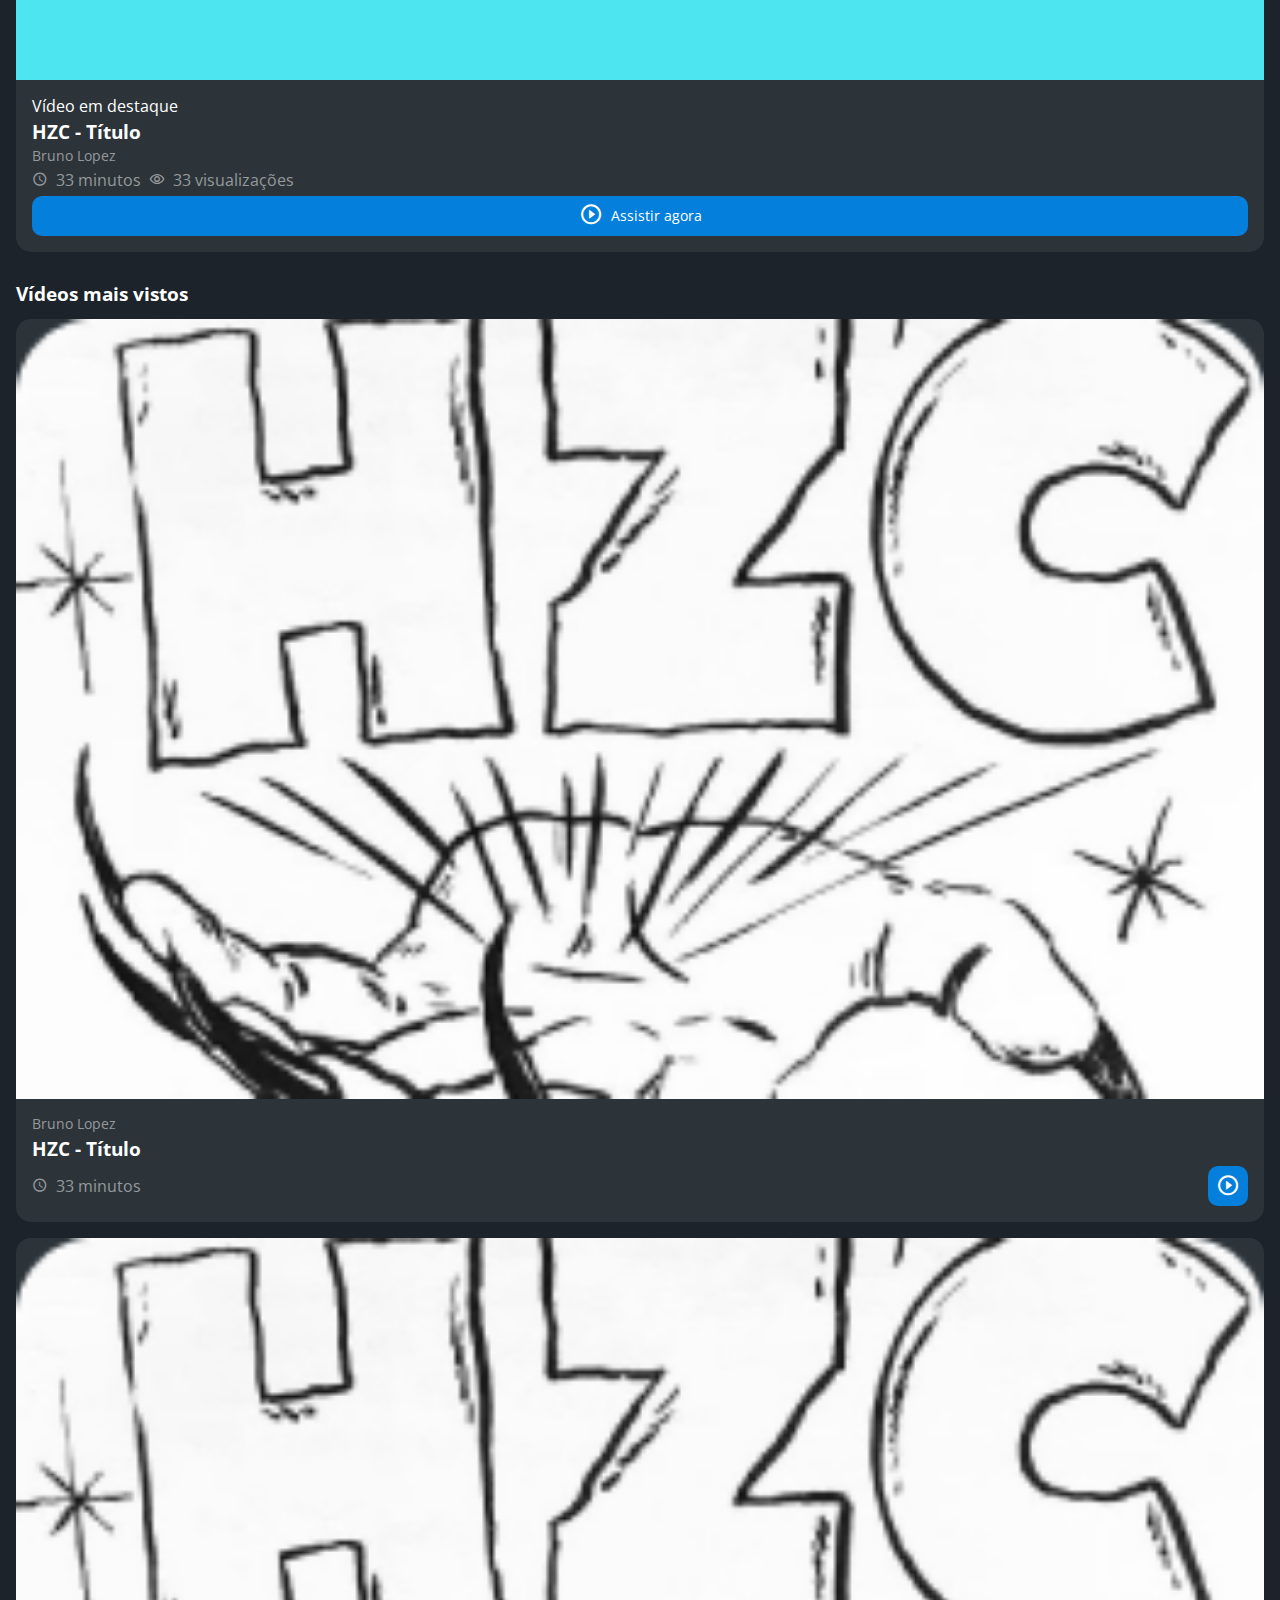
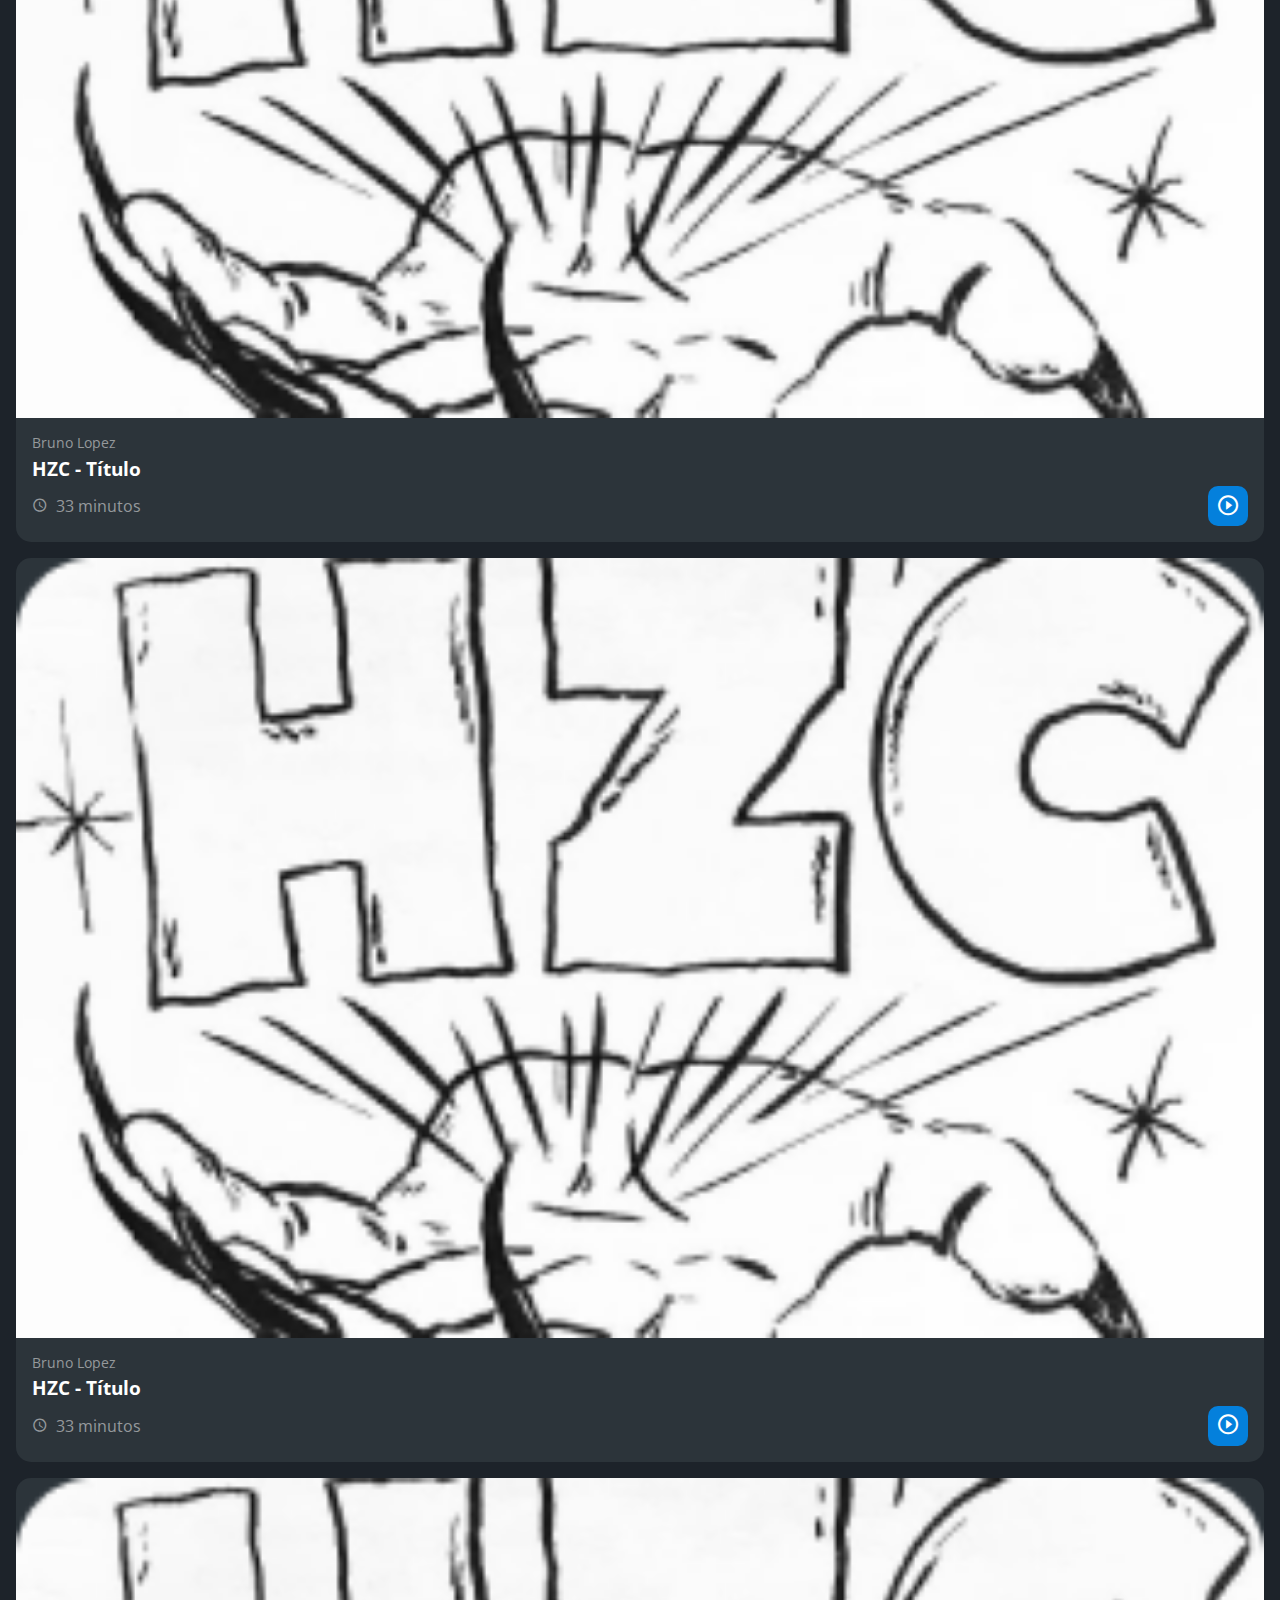
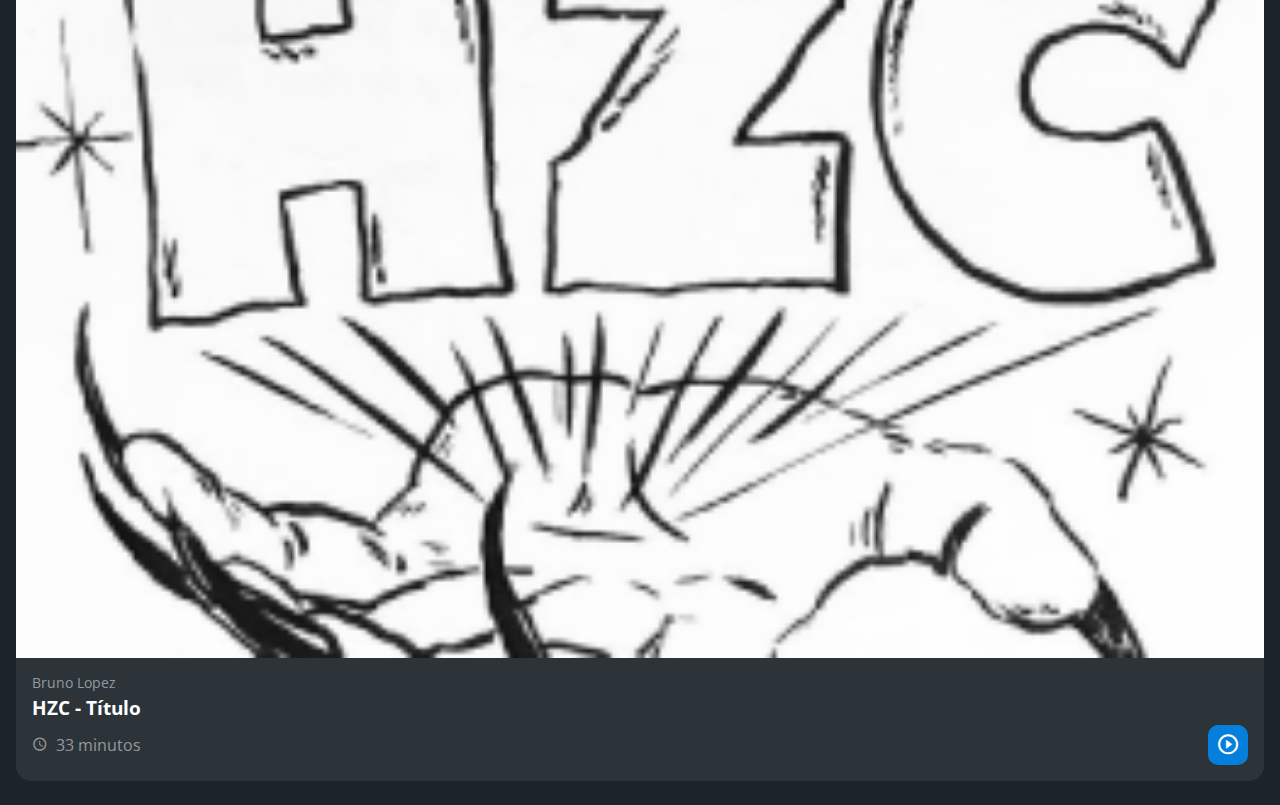
==== commit 789e80ac: "cont" ====
--- a/Flex e Grid/index.html
+++ b/Flex e Grid/index.html
@@ -9,12 +9,13 @@
     <link rel="preconnect" href="https://fonts.gstatic.com" crossorigin>
     <link rel="stylesheet" href="https://fonts.googleapis.com/css2?family=Open+Sans:wght@400;600;700&display=swap">
     <link rel="stylesheet" href="assets/css/reset.css">
-    <link rel="stylesheet" href="assets/css/styles.css">
+    <link rel="stylesheet" href="assets/css/estilos.css">
 </head>
 <body>
     <header class="cabecalho">
         <button class="cabecalho__menu" aria-label="Menu"><i></i></button>
         <img src="assets/img/logo.svg" alt="Logotipo da HZC" class="cabecalho__logo">
+        <p class="cabecalho__perfil">Bruno Lopez</p>
         <button class="cabecalho__notificacao" aria-label="Notificação"><i></i></button>
     </header>
     <nav class="menu-lateral">
@@ -28,102 +29,166 @@
     </nav>
     <main class="principal">
         <h2 class="titulo-pagina">Início</h2>
-        <article class="cartao cartao--destaque">
-            <img src="assets/img/banner-mobile_1.png" alt="">
+        <article class="cartao cartao--destaque destaque-video">
+            <img src="assets/img/banner-mobile_1.png" alt="Banner do cartao" class="cartao__imagem cartao__imagem--mobile">
+            <img src="assets/img/banner_1.png" alt="Banner do cartao" class="cartao__imagem cartao__imagem--desktop">
             <div class="cartao__conteudo">
                 <p class="cartao__destaque">Vídeo em destaque</p>
-                <h3 class="cartao__titulo">HZC - Titulo</h3>
-                <p class="cartao__perfil">Esdras Santos</p>
-                <p class="cartao__info cartao__info--tempo">30 minutos</p>
-                <p class="cartao__info cartao__info--vizualizacoes">30 vizualizações</p>
+                <h3 class="cartao__titulo">HZC - Título</h3>
+                <p class="cartao__perfil">Bruno Lopez</p>
+                <p class="cartao__info cartao__info--tempo">33 minutos</p>
+                <p class="cartao__info cartao__info--visualizacao">33 visualizações</p>
                 <button class="cartao__botao cartao__botao--play cartao__botao--destaque">Assistir agora</button>
             </div>
         </article>
-        <section class="secao">
+        <article class="cartao cartao--recentes videos-recentes">
+            <h3 class="cartao__titulo">Vídeos recentes</h3>
+            <a href="#" class="cartao__link">Ver todos</a>
+            <ul class="cartao__lista">
+                <li class="cartao__item">
+                    <img src="assets/img/miniatura_1.png" alt="Thumbnail" class="cartao__item-thumbnail">
+                    <h4 class="cartao__item-titulo">HZC - Love machine</h4>
+                    <p class="cartao__item-perfil">Bruno Lopez</p>
+                </li>
+                <li class="cartao__item">
+                    <img src="assets/img/miniatura_1.png" alt="Thumbnail" class="cartao__item-thumbnail">
+                    <h4 class="cartao__item-titulo">HZC - Love machine</h4>
+                    <p class="cartao__item-perfil">Bruno Lopez</p>
+                </li>
+                <li class="cartao__item">
+                    <img src="assets/img/miniatura_1.png" alt="Thumbnail" class="cartao__item-thumbnail">
+                    <h4 class="cartao__item-titulo">HZC - Love machine</h4>
+                    <p class="cartao__item-perfil">Bruno Lopez</p>
+                </li>
+                <li class="cartao__item">
+                    <img src="assets/img/miniatura_1.png" alt="Thumbnail" class="cartao__item-thumbnail">
+                    <h4 class="cartao__item-titulo">HZC - Love machine</h4>
+                    <p class="cartao__item-perfil">Bruno Lopez</p>
+                </li>
+                <li class="cartao__item">
+                    <img src="assets/img/miniatura_1.png" alt="Thumbnail" class="cartao__item-thumbnail">
+                    <h4 class="cartao__item-titulo">HZC - Love machine</h4>
+                    <p class="cartao__item-perfil">Bruno Lopez</p>
+                </li>
+            </ul>
+        </article>
+        <section class="secao secao-videos">
             <h3 class="titulo-secao">Vídeos mais vistos</h3>
             <article class="cartao">
-                <img src="assets/img/video_1.png" alt="Vídeo">
+                <img src="assets/img/video_1.png" alt="Vídeo" class="cartao__imagem">
                 <div class="cartao__conteudo">
-                    <p class="cartao__perfil">Esdras Santos</p>
-                    <h3 class="cartao__titulo">HZC - Titulo</h3>
-                    <p class="cartao__info cartao__info--tempo">30 minutos</p>
+                    <p class="cartao__perfil">Bruno Lopez</p>
+                    <h3 class="cartao__titulo">HZC - Título</h3>
+                    <p class="cartao__info cartao__info--tempo">33 minutos</p>
                     <button class="cartao__botao cartao__botao--play" aria-label="Assistir agora"></button>
                 </div>
             </article>
             <article class="cartao">
-                <img src="assets/img/video_1.png" alt="Vídeo">
+                <img src="assets/img/video_1.png" alt="Vídeo" class="cartao__imagem">
                 <div class="cartao__conteudo">
-                    <p class="cartao__perfil">Esdras Santos</p>
-                    <h3 class="cartao__titulo">HZC - Titulo</h3>
-                    <p class="cartao__info cartao__info--tempo">30 minutos</p>
+                    <p class="cartao__perfil">Bruno Lopez</p>
+                    <h3 class="cartao__titulo">HZC - Título</h3>
+                    <p class="cartao__info cartao__info--tempo">33 minutos</p>
                     <button class="cartao__botao cartao__botao--play" aria-label="Assistir agora"></button>
                 </div>
             </article>
             <article class="cartao">
-                <img src="assets/img/video_1.png" alt="Vídeo">
+                <img src="assets/img/video_1.png" alt="Vídeo" class="cartao__imagem">
                 <div class="cartao__conteudo">
-                    <p class="cartao__perfil">Esdras Santos</p>
-                    <h3 class="cartao__titulo">HZC - Titulo</h3>
-                    <p class="cartao__info cartao__info--tempo">30 minutos</p>
+                    <p class="cartao__perfil">Bruno Lopez</p>
+                    <h3 class="cartao__titulo">HZC - Título</h3>
+                    <p class="cartao__info cartao__info--tempo">33 minutos</p>
                     <button class="cartao__botao cartao__botao--play" aria-label="Assistir agora"></button>
                 </div>
             </article>
             <article class="cartao">
-                <img src="assets/img/video_1.png" alt="Vídeo">
+                <img src="assets/img/video_1.png" alt="Vídeo" class="cartao__imagem">
                 <div class="cartao__conteudo">
-                    <p class="cartao__perfil">Esdras Santos</p>
-                    <h3 class="cartao__titulo">HZC - Titulo</h3>
-                    <p class="cartao__info cartao__info--tempo">30 minutos</p>
+                    <p class="cartao__perfil">Bruno Lopez</p>
+                    <h3 class="cartao__titulo">HZC - Título</h3>
+                    <p class="cartao__info cartao__info--tempo">33 minutos</p>
                     <button class="cartao__botao cartao__botao--play" aria-label="Assistir agora"></button>
                 </div>
             </article>
         </section>
-        <article class="cartao cartao--destaque">
-            <img src="assets/img/banner-mobile_1.png" alt="">
+        <article class="cartao cartao--recentes produtos-recentes">
+            <h3 class="cartao__titulo">Vídeos recentes</h3>
+            <a href="#" class="cartao__link">Ver todos</a>
+            <ul class="cartao__lista">
+                <li class="cartao__item">
+                    <img src="assets/img/miniatura_1.png" alt="Thumbnail" class="cartao__item-thumbnail">
+                    <h4 class="cartao__item-titulo">HZC - Love machine</h4>
+                    <p class="cartao__item-perfil">Bruno Lopez</p>
+                </li>
+                <li class="cartao__item">
+                    <img src="assets/img/miniatura_1.png" alt="Thumbnail" class="cartao__item-thumbnail">
+                    <h4 class="cartao__item-titulo">HZC - Love machine</h4>
+                    <p class="cartao__item-perfil">Bruno Lopez</p>
+                </li>
+                <li class="cartao__item">
+                    <img src="assets/img/miniatura_1.png" alt="Thumbnail" class="cartao__item-thumbnail">
+                    <h4 class="cartao__item-titulo">HZC - Love machine</h4>
+                    <p class="cartao__item-perfil">Bruno Lopez</p>
+                </li>
+                <li class="cartao__item">
+                    <img src="assets/img/miniatura_1.png" alt="Thumbnail" class="cartao__item-thumbnail">
+                    <h4 class="cartao__item-titulo">HZC - Love machine</h4>
+                    <p class="cartao__item-perfil">Bruno Lopez</p>
+                </li>
+                <li class="cartao__item">
+                    <img src="assets/img/miniatura_1.png" alt="Thumbnail" class="cartao__item-thumbnail">
+                    <h4 class="cartao__item-titulo">HZC - Love machine</h4>
+                    <p class="cartao__item-perfil">Bruno Lopez</p>
+                </li>
+            </ul>
+        </article>
+        <article class="cartao cartao--destaque destaque-produtos">
+            <img src="assets/img/banner-mobile_2.png" alt="Banner do cartao" class="cartao__imagem cartao__imagem--mobile">
+            <img src="assets/img/banner_2.png" alt="Banner do cartao" class="cartao__imagem cartao__imagem--desktop">
             <div class="cartao__conteudo">
                 <p class="cartao__destaque">Vídeo em destaque</p>
-                <h3 class="cartao__titulo">HZC - Titulo</h3>
-                <p class="cartao__perfil">Esdras Santos</p>
-                <p class="cartao__info cartao__info--tempo">30 minutos</p>
-                <p class="cartao__info cartao__info--vizualizacoes">30 vizualizações</p>
+                <h3 class="cartao__titulo">HZC - Título</h3>
+                <p class="cartao__perfil">Bruno Lopez</p>
+                <p class="cartao__info cartao__info--tempo">33 minutos</p>
+                <p class="cartao__info cartao__info--visualizacao">33 visualizações</p>
                 <button class="cartao__botao cartao__botao--play cartao__botao--destaque">Assistir agora</button>
             </div>
         </article>
-        <section class="secao">
+        <section class="secao secao-produtos">
             <h3 class="titulo-secao">Vídeos mais vistos</h3>
             <article class="cartao">
-                <img src="assets/img/video_1.png" alt="Vídeo">
+                <img src="assets/img/video_1.png" alt="Vídeo" class="cartao__imagem">
                 <div class="cartao__conteudo">
-                    <p class="cartao__perfil">Esdras Santos</p>
-                    <h3 class="cartao__titulo">HZC - Titulo</h3>
-                    <p class="cartao__info cartao__info--tempo">30 minutos</p>
+                    <p class="cartao__perfil">Bruno Lopez</p>
+                    <h3 class="cartao__titulo">HZC - Título</h3>
+                    <p class="cartao__info cartao__info--tempo">33 minutos</p>
                     <button class="cartao__botao cartao__botao--play" aria-label="Assistir agora"></button>
                 </div>
             </article>
             <article class="cartao">
-                <img src="assets/img/video_1.png" alt="Vídeo">
+                <img src="assets/img/video_1.png" alt="Vídeo" class="cartao__imagem">
                 <div class="cartao__conteudo">
-                    <p class="cartao__perfil">Esdras Santos</p>
-                    <h3 class="cartao__titulo">HZC - Titulo</h3>
-                    <p class="cartao__info cartao__info--tempo">30 minutos</p>
+                    <p class="cartao__perfil">Bruno Lopez</p>
+                    <h3 class="cartao__titulo">HZC - Título</h3>
+                    <p class="cartao__info cartao__info--tempo">33 minutos</p>
                     <button class="cartao__botao cartao__botao--play" aria-label="Assistir agora"></button>
                 </div>
             </article>
             <article class="cartao">
-                <img src="assets/img/video_1.png" alt="Vídeo">
+                <img src="assets/img/video_1.png" alt="Vídeo" class="cartao__imagem">
                 <div class="cartao__conteudo">
-                    <p class="cartao__perfil">Esdras Santos</p>
-                    <h3 class="cartao__titulo">HZC - Titulo</h3>
-                    <p class="cartao__info cartao__info--tempo">30 minutos</p>
+                    <p class="cartao__perfil">Bruno Lopez</p>
+                    <h3 class="cartao__titulo">HZC - Título</h3>
+                    <p class="cartao__info cartao__info--tempo">33 minutos</p>
                     <button class="cartao__botao cartao__botao--play" aria-label="Assistir agora"></button>
                 </div>
             </article>
             <article class="cartao">
-                <img src="assets/img/video_1.png" alt="Vídeo">
+                <img src="assets/img/video_1.png" alt="Vídeo" class="cartao__imagem">
                 <div class="cartao__conteudo">
-                    <p class="cartao__perfil">Esdras Santos</p>
-                    <h3 class="cartao__titulo">HZC - Titulo</h3>
-                    <p class="cartao__info cartao__info--tempo">30 minutos</p>
+                    <p class="cartao__perfil">Bruno Lopez</p>
+                    <h3 class="cartao__titulo">HZC - Título</h3>
+                    <p class="cartao__info cartao__info--tempo">33 minutos</p>
                     <button class="cartao__botao cartao__botao--play" aria-label="Assistir agora"></button>
                 </div>
             </article>
--- a/Flex e Grid/assets/css/estilos.css
+++ b/Flex e Grid/assets/css/estilos.css
@@ -0,0 +1,397 @@
+@font-face {
+    font-family: 'icones';
+    src: url(../font/icones.ttf);
+}
+
+body {
+    background-color: #1D232A;
+    font-family: 'Open Sans', 'icones', sans-serif;
+    color: #FFFFFF;
+}
+
+@media screen and (min-width: 1440px) {
+    body {
+        display: grid;
+        grid-template-columns: auto 1fr;
+    }
+}
+
+.cabecalho {
+    display: flex;
+    justify-content: space-between;
+    align-items: center;
+    background-color: #15191C;
+    padding: 8px 16px;
+    box-shadow: 0px 4px 4px rgba(0, 0, 0, 0.16);
+}
+
+.cabecalho__menu i::before {
+    content: "\e904";
+    font-size: 24px;
+}
+
+.cabecalho__notificacao i::before {
+    content: "\e906";
+    font-size: 24px;
+}
+
+.cabecalho__logo {
+    width: 40px;
+}
+
+.cabecalho__perfil {
+    display: none;
+}
+
+@media screen and (min-width: 1440px) {
+    .cabecalho {
+        background-color: #1D232A;
+        display: grid;
+        column-gap: 32px;
+        grid-template-columns: 1fr auto;
+        padding: 16px 60px;
+        height: 80px;
+        box-sizing: border-box;
+        grid-column: 2;
+    }
+
+    .cabecalho__menu {
+        display: none;
+    }
+
+    .cabecalho__logo {
+        display: none;
+    }
+
+    .cabecalho__perfil {
+        display: grid;
+        grid-template-columns: repeat(3, auto);
+        column-gap: 8px;
+        align-items: center;
+        justify-self: flex-end;
+        color: #95999C;
+        padding: 8px 32px;
+        border-right: 1px solid #95999C;
+    }
+
+    .cabecalho__perfil::before {
+        content: "";
+        display: block;
+        width: 32px;
+        height: 32px;
+        background-image: url(../img/profile_2.png);
+        background-size: contain;
+        background-repeat: no-repeat;
+        background-position: center;
+    }
+
+    .cabecalho__perfil::after {
+        content: "\e90d";
+        color: #FFFFFF;
+        font-size: 1.5rem;
+    }
+}
+
+.menu-lateral {
+    display: flex;
+    flex-direction: column;
+    background-color: #15191C;
+    width: 75vw;
+    height: 100vh;
+
+    position: absolute;
+    left: -100vw;
+    transition: .25s;
+}
+
+.menu-lateral--ativo {
+    left: 0;
+    transition: .25s;
+}
+
+.menu-lateral__logo {
+    width: 118px;
+    align-self: center;
+    padding: 16px;
+}
+
+.menu-lateral__link {
+    height: 64px;
+    color: #95999C;
+    padding-left: 64px;
+    display: flex;
+    align-items: center;
+}
+
+.menu-lateral__link--ativo {
+    color: #FFFFFF;
+    padding-left: 56px;
+    border-left: 8px solid #FFFFFF;
+}
+
+.menu-lateral__link::before {
+    content: "\e900";
+    width: 24px;
+    height: 24px;
+    font-size: 24px;
+    position: absolute;
+    left: 24px;
+}
+
+.menu-lateral__link--inicio::before {
+    content: "\e902";
+}
+
+.menu-lateral__link--videos::before {
+    content: "\e90e";
+}
+
+.menu-lateral__link--picos::before {
+    content: "\e909";
+}
+
+.menu-lateral__link--integrantes::before {
+    content: "\e903";
+}
+
+.menu-lateral__link--camisas::before {
+    content: "\e900";
+}
+
+.menu-lateral__link--pinturas::before {
+    content: "\e90a";
+}
+
+@media screen and (min-width: 1440px) {
+    .menu-lateral {
+        position: static;
+        width: 200px;
+        grid-column: 1;
+        grid-row: 1 / span 2;
+    }
+}
+
+.principal {
+    padding: 24px 16px;
+    display: grid;
+    gap: 16px;
+}
+
+.titulo-pagina {
+    font-size: 1.5rem;
+    font-weight: 700;
+}
+
+.titulo-secao {
+    font-size: 1.2rem;
+    font-weight: 700;
+}
+
+@media screen and (min-width: 1440px) {
+    .principal {
+        display: grid;
+        grid-template-columns: auto 1fr auto;
+        grid-template-areas: 
+            "titulo-pagina titulo-pagina titulo-pagina"
+            "destaque-video destaque-video videos-recentes"
+            "secao-videos secao-videos secao-videos"
+            "produtos-recentes destaque-produtos destaque-produtos"
+            "secao-produtos secao-produtos secao-produtos"       
+        ;
+        column-gap: 32px;
+        padding: 16px 60px;
+        grid-column: 2;
+    }
+
+    .titulo-secao {
+        grid-column: span 4;
+    }
+}
+
+.cartao {
+    width: 100%;
+    border-radius: 15px;
+    overflow: hidden;
+    background-color: #2C343A;
+}
+
+.cartao__imagem--desktop {
+    display: none;
+}
+
+.cartao--destaque {
+    margin-bottom: 16px;
+}
+
+.cartao__conteudo {
+    padding: 16px;
+    display: grid;
+    grid-template-columns: auto 1fr;
+    gap: 8px;
+}
+
+.cartao__destaque {
+    grid-column: span 2;
+}
+
+.cartao__titulo {
+    font-size: 1.2rem;
+    font-weight: 700;
+    grid-column: span 2;
+}
+
+.cartao__perfil {
+    color: #95999C;
+    font-size: 0.9rem;
+    grid-column: span 2;
+}
+
+.cartao__info {
+    display: flex;
+    align-items: center;
+    color: #95999C;
+}
+
+.cartao__info--tempo::before {
+    content: "\e90c";
+    margin-right: 8px;    
+}
+
+.cartao__info--visualizacao::before {
+    content: "\e90f";
+    margin-right: 8px;    
+}
+
+.cartao__botao {
+    display: flex;
+    justify-content: center;
+    align-items: center;
+    background-color: #0480DC;
+    width: 40px;
+    height: 40px;
+    border-radius: 10px;
+    font-size: 0.9rem;
+    justify-self: flex-end;
+}
+
+.cartao__botao--play::before {
+    content: "\e90b";
+    font-size: 24px;
+}
+
+.cartao__botao--destaque {
+    width: 100%;
+    grid-column: span 2;
+}
+
+.cartao__botao--destaque::before {
+    margin-right: 8px;
+}
+
+.cartao--recentes {
+    display: none;
+}
+
+@media screen and (min-width: 1440px) {
+    .cartao--destaque {
+        margin-bottom: 0;
+    }
+
+    .cartao__imagem--mobile {
+        display: none;
+    }
+
+    .cartao__imagem--desktop {
+        display: block;
+    }
+
+    .cartao__botao--destaque {
+        grid-column: auto;
+        padding: 16px 8px;
+    }
+
+    .cartao--recentes {
+        display: grid;
+        grid-template-columns: auto auto;
+        align-items: center;
+        row-gap: 24px;
+        width: 256px;
+        padding: 16px;
+        box-sizing: border-box;
+        align-self: flex-start;
+    }
+
+    .cartao--recentes .cartao__titulo {
+        grid-column: auto;
+    }
+
+    .cartao__link {
+        font-size: 0.8rem;
+        font-weight: 600;
+        color: #0480DC;
+        justify-self: flex-end;
+    }
+    
+    .cartao__lista {
+        display: grid;
+        row-gap: 16px;
+        grid-column: span 2;
+    }
+
+    .cartao__item {
+        display: grid;
+        grid-template-columns: auto 1fr;
+        gap: 8px;
+    }
+
+    .cartao__item-thumbnail {
+        width: 32px;
+        grid-row: span 2;
+    }
+
+    .cartao__item-titulo {
+        font-size: 0.9rem;
+        line-height: 1.2rem;
+        font-weight: 700;
+    }
+
+    .cartao__item-perfil {
+        font-size: 0.8rem;
+        color: #95999C;
+    }
+}
+
+.secao {
+    display: grid;
+    gap: 16px;
+}
+
+@media screen and (min-width: 1440px) {
+    .secao {
+        grid-template-columns: repeat(4, 1fr);
+    }
+
+    .destaque-video {
+        grid-area: destaque-video;
+    }
+    
+    .videos-recentes {
+        grid-area: videos-recentes;
+    }
+    
+    .secao-videos {
+        grid-area: secao-videos;
+    }
+    
+    .destaque-produtos {
+        grid-area: destaque-produtos;
+    }
+    
+    .produtos-recentes {
+        grid-area: produtos-recentes;
+    }
+    
+    .secao-produtos {
+        grid-area: secao-produtos;
+    }
+}